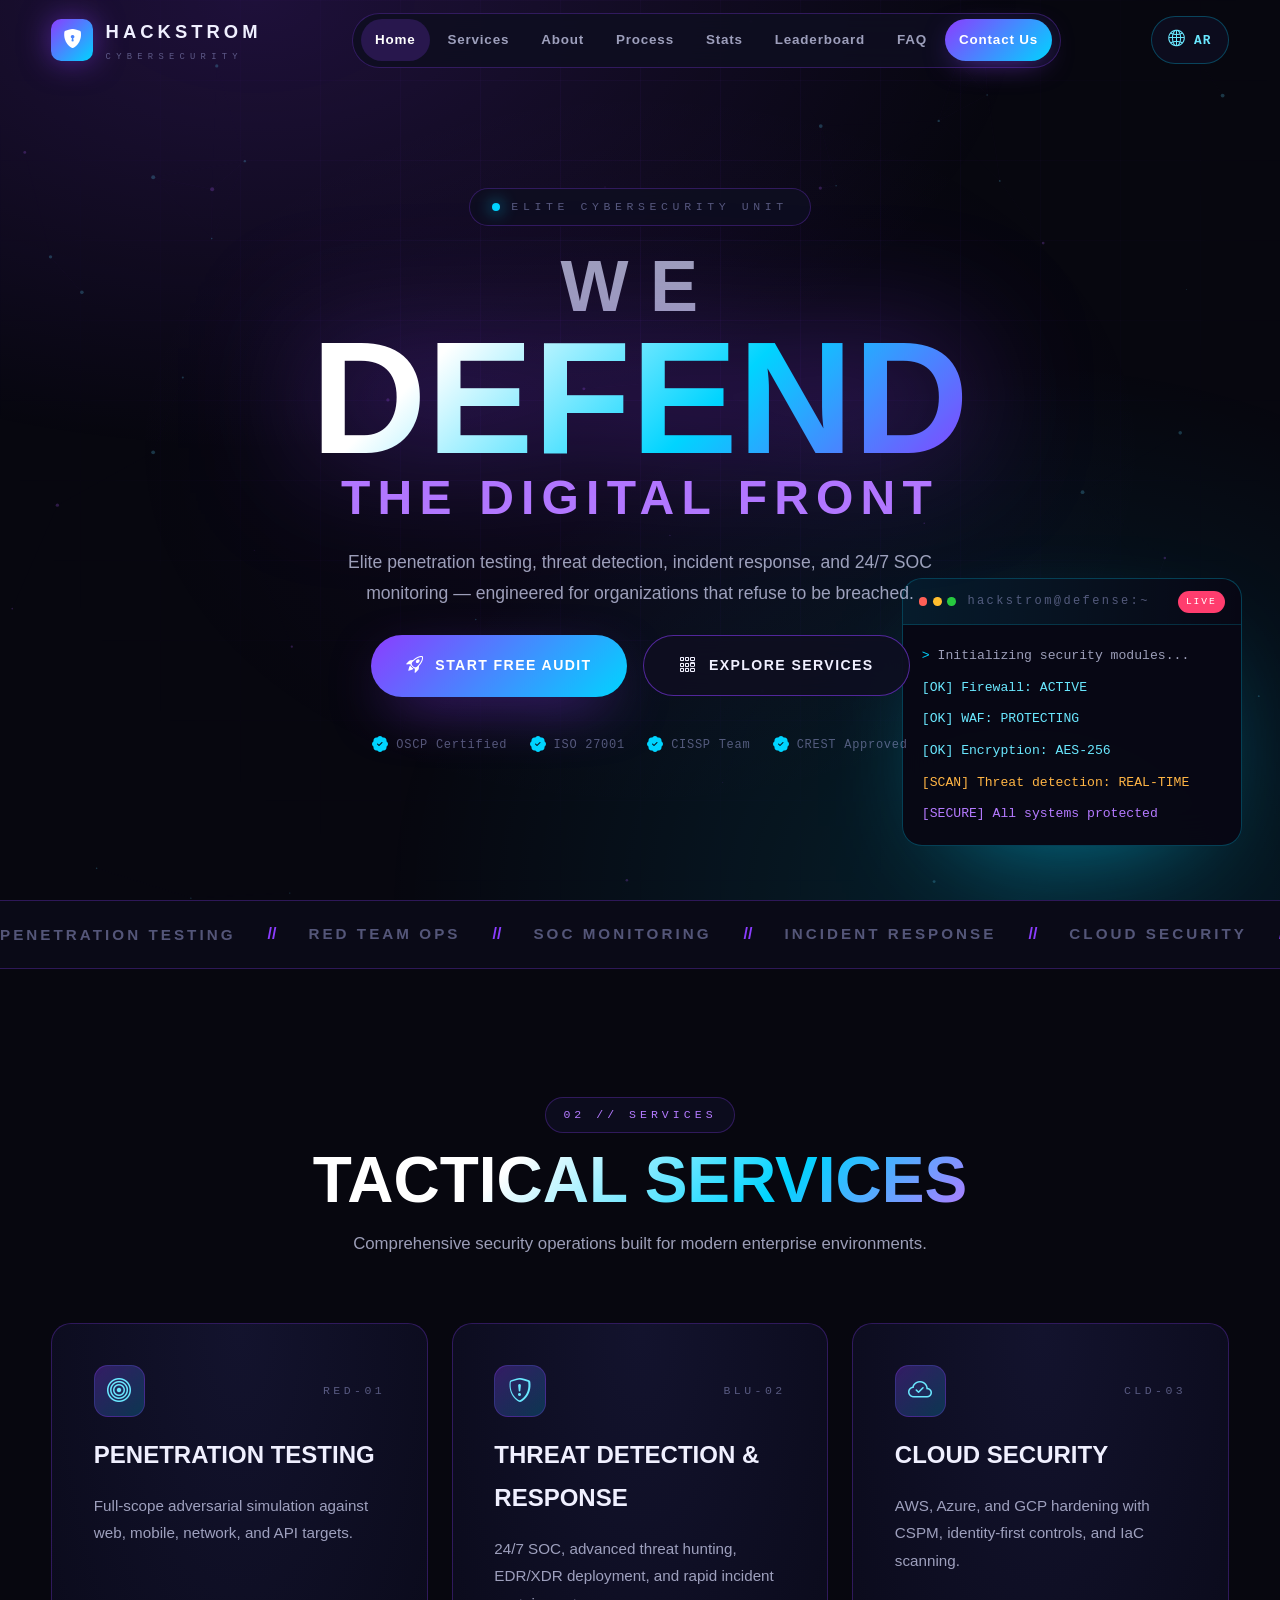
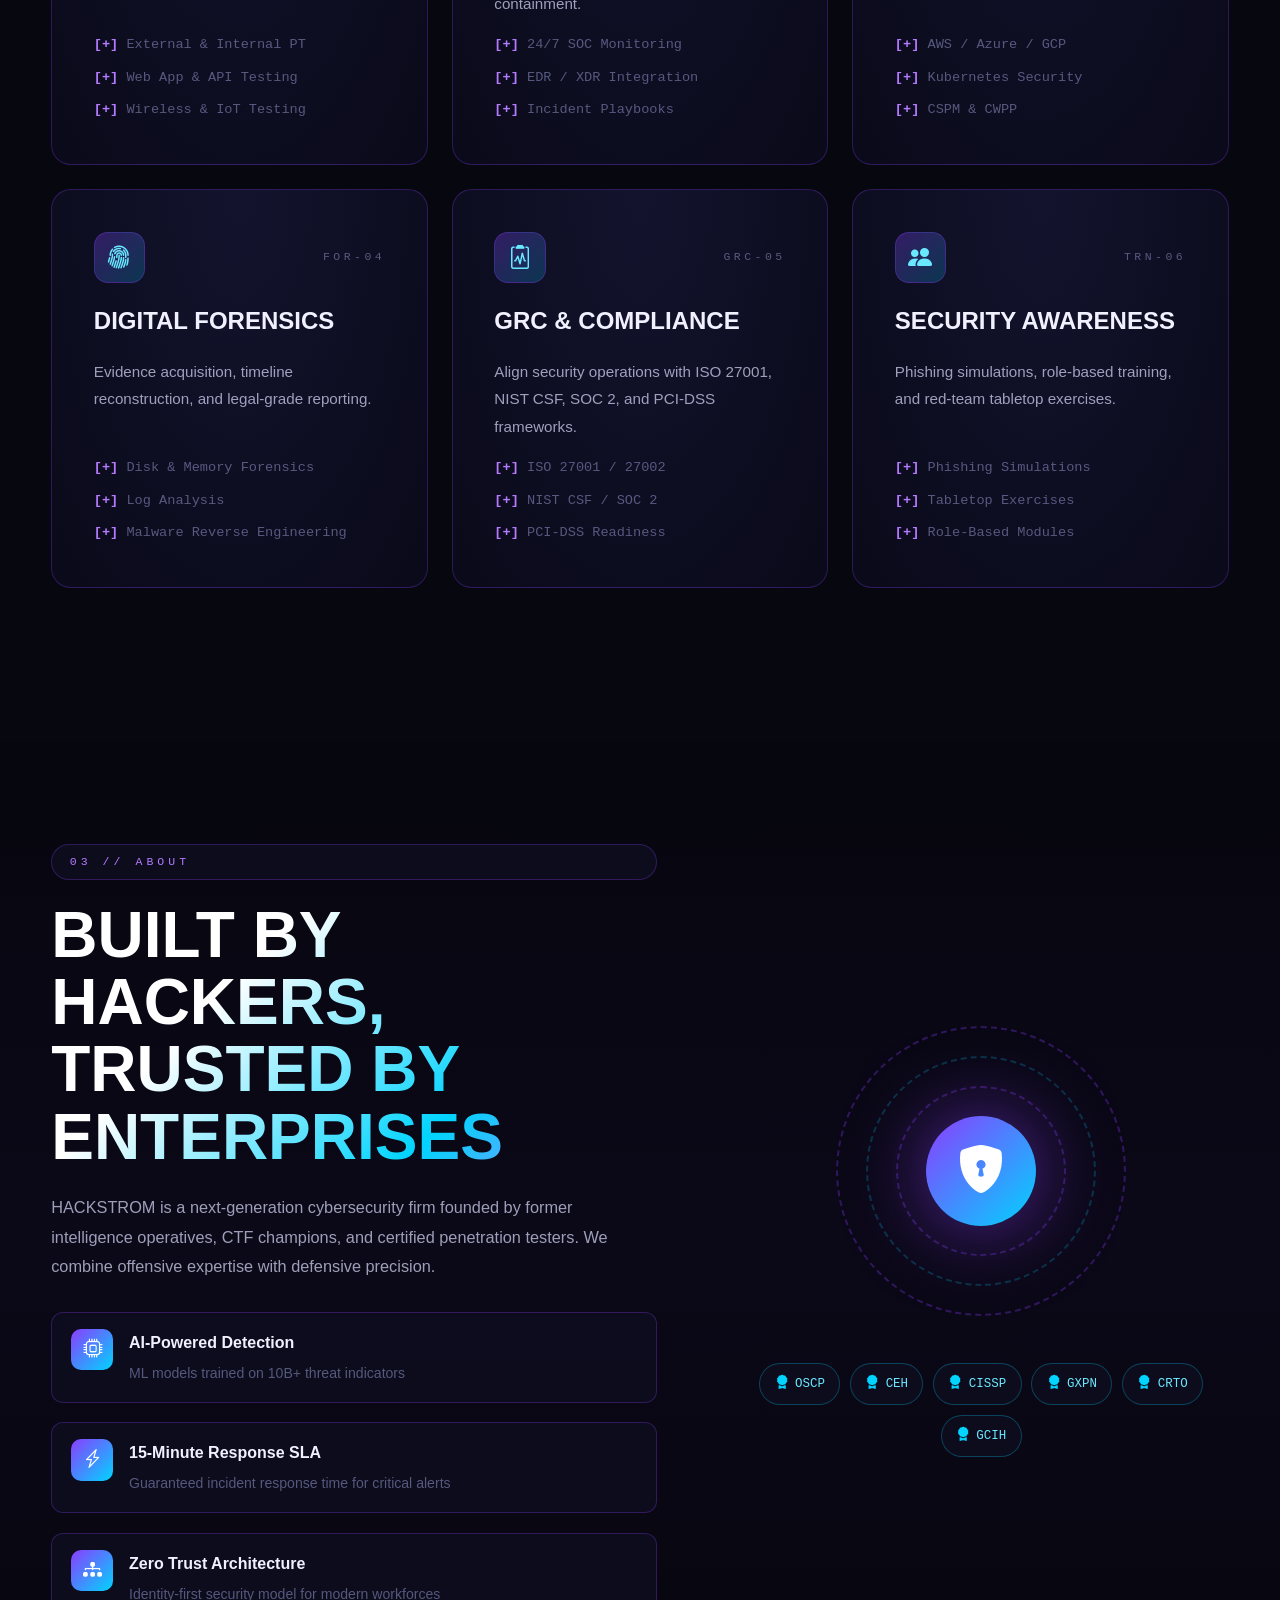
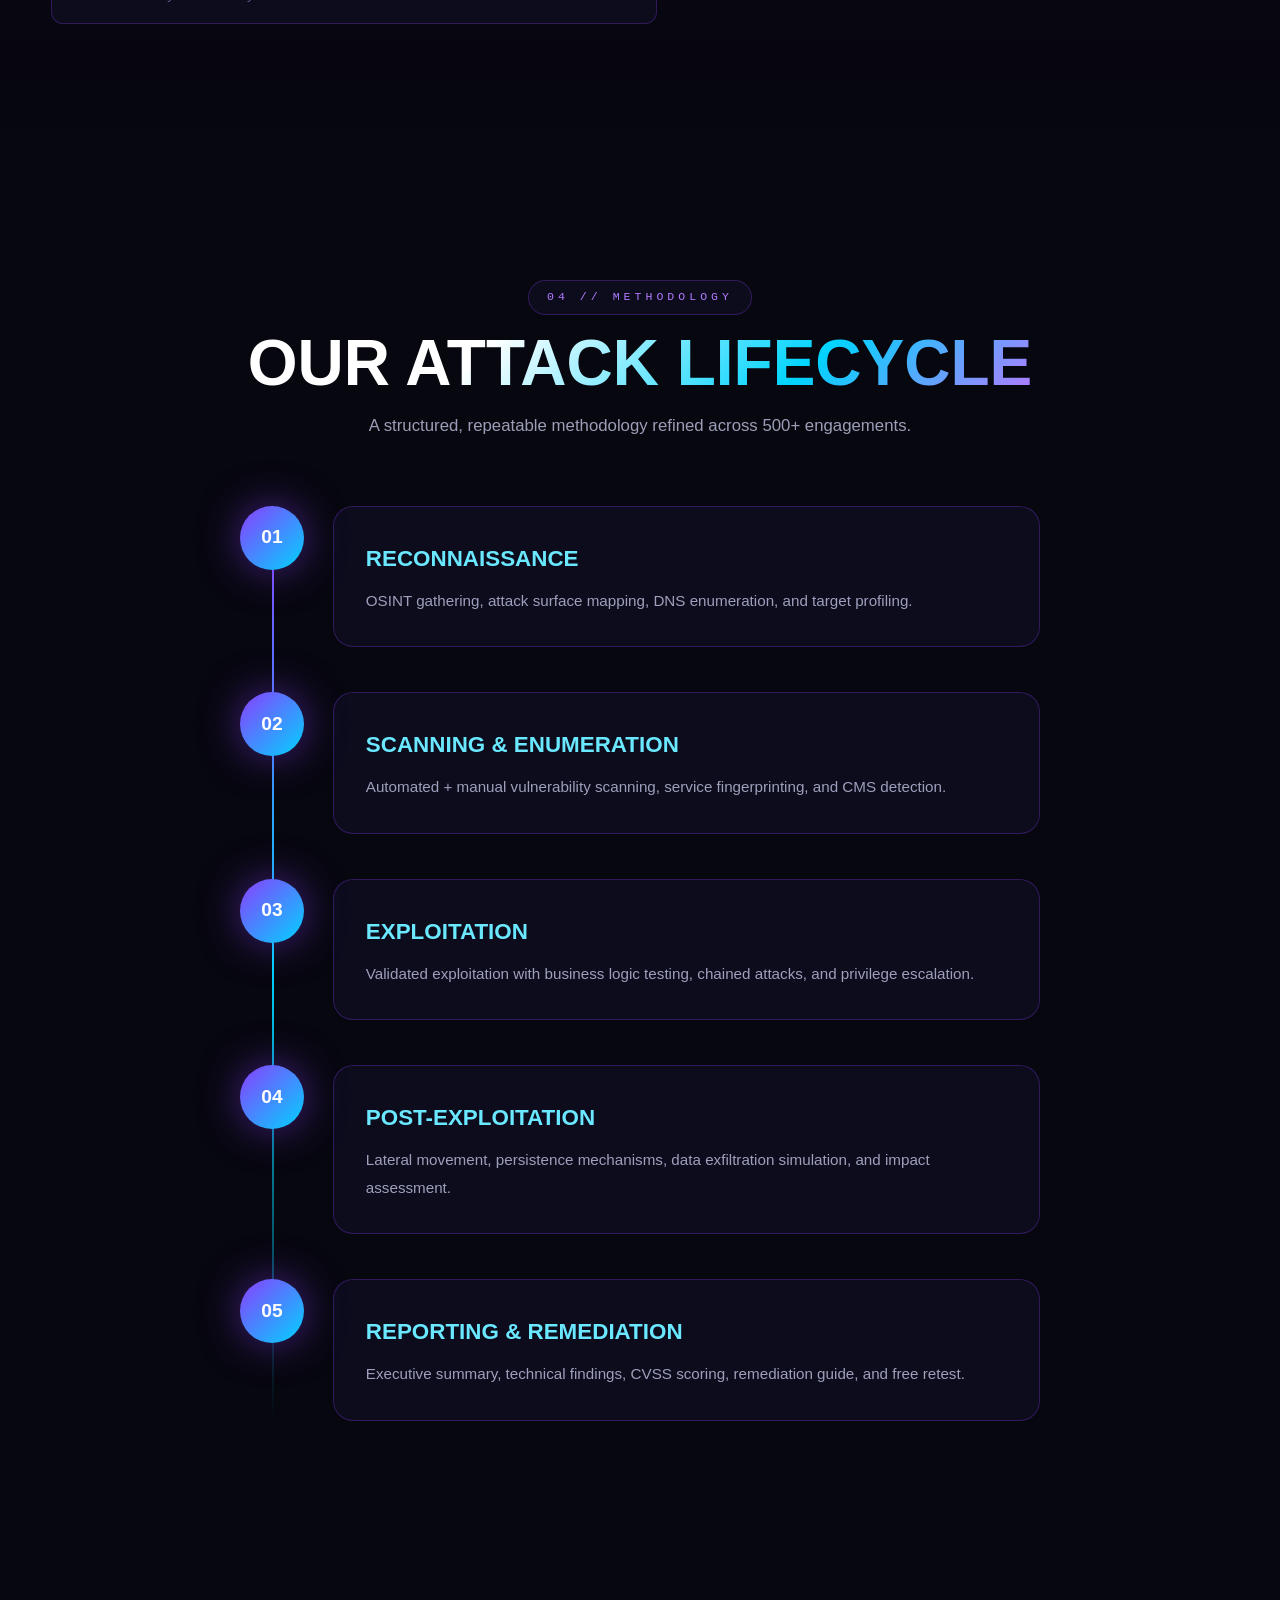
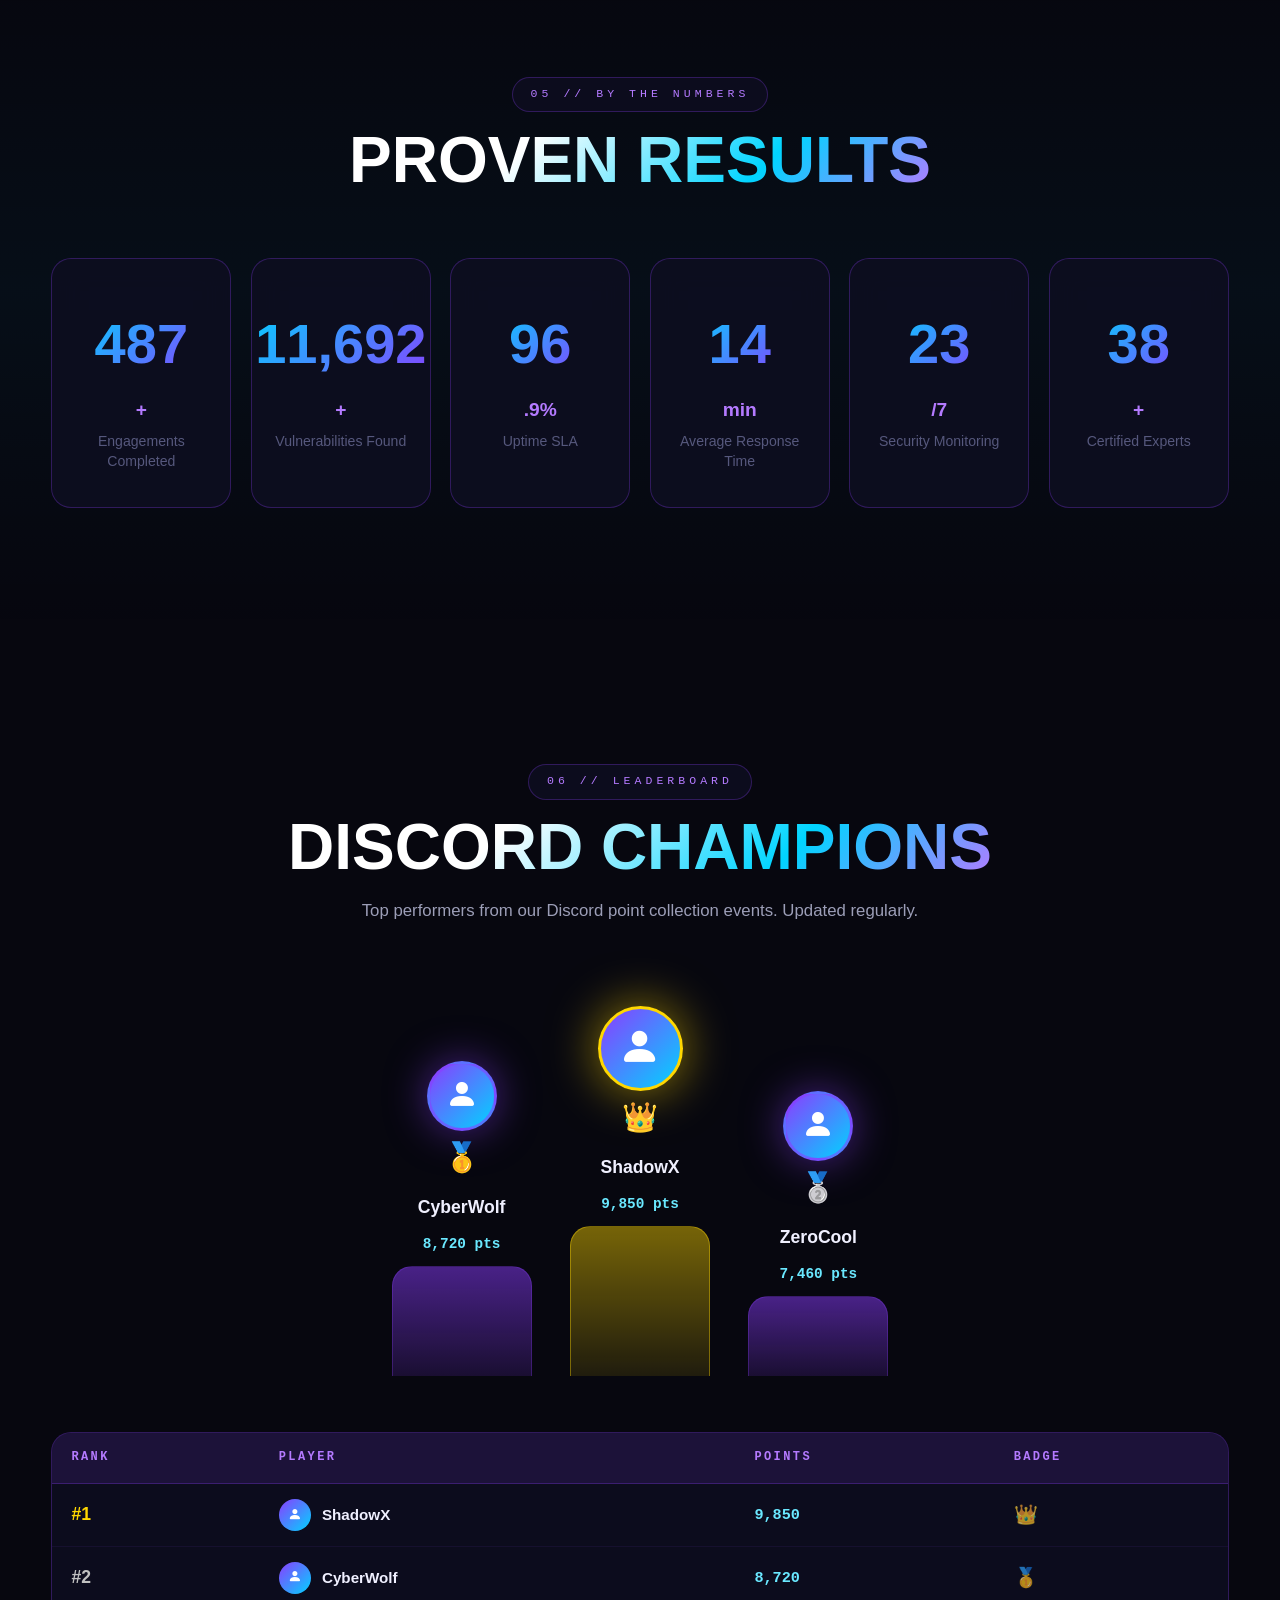
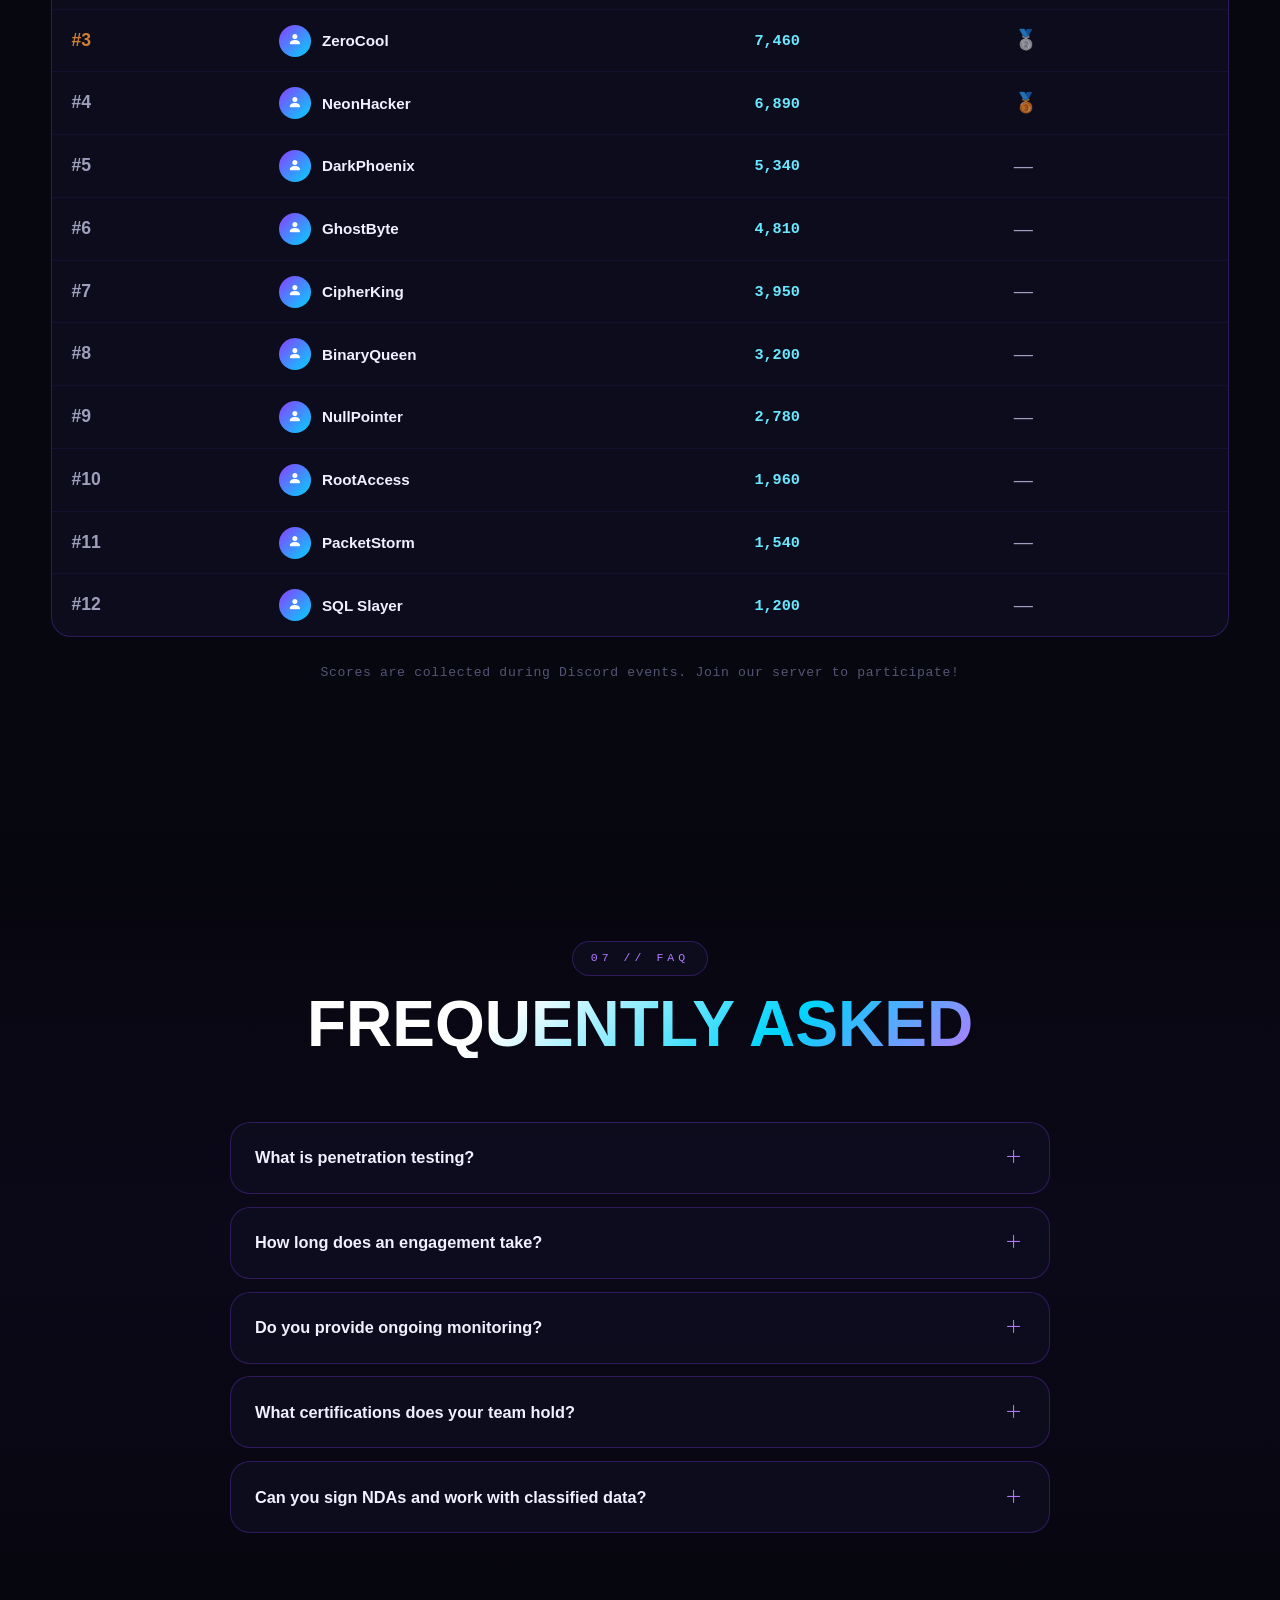
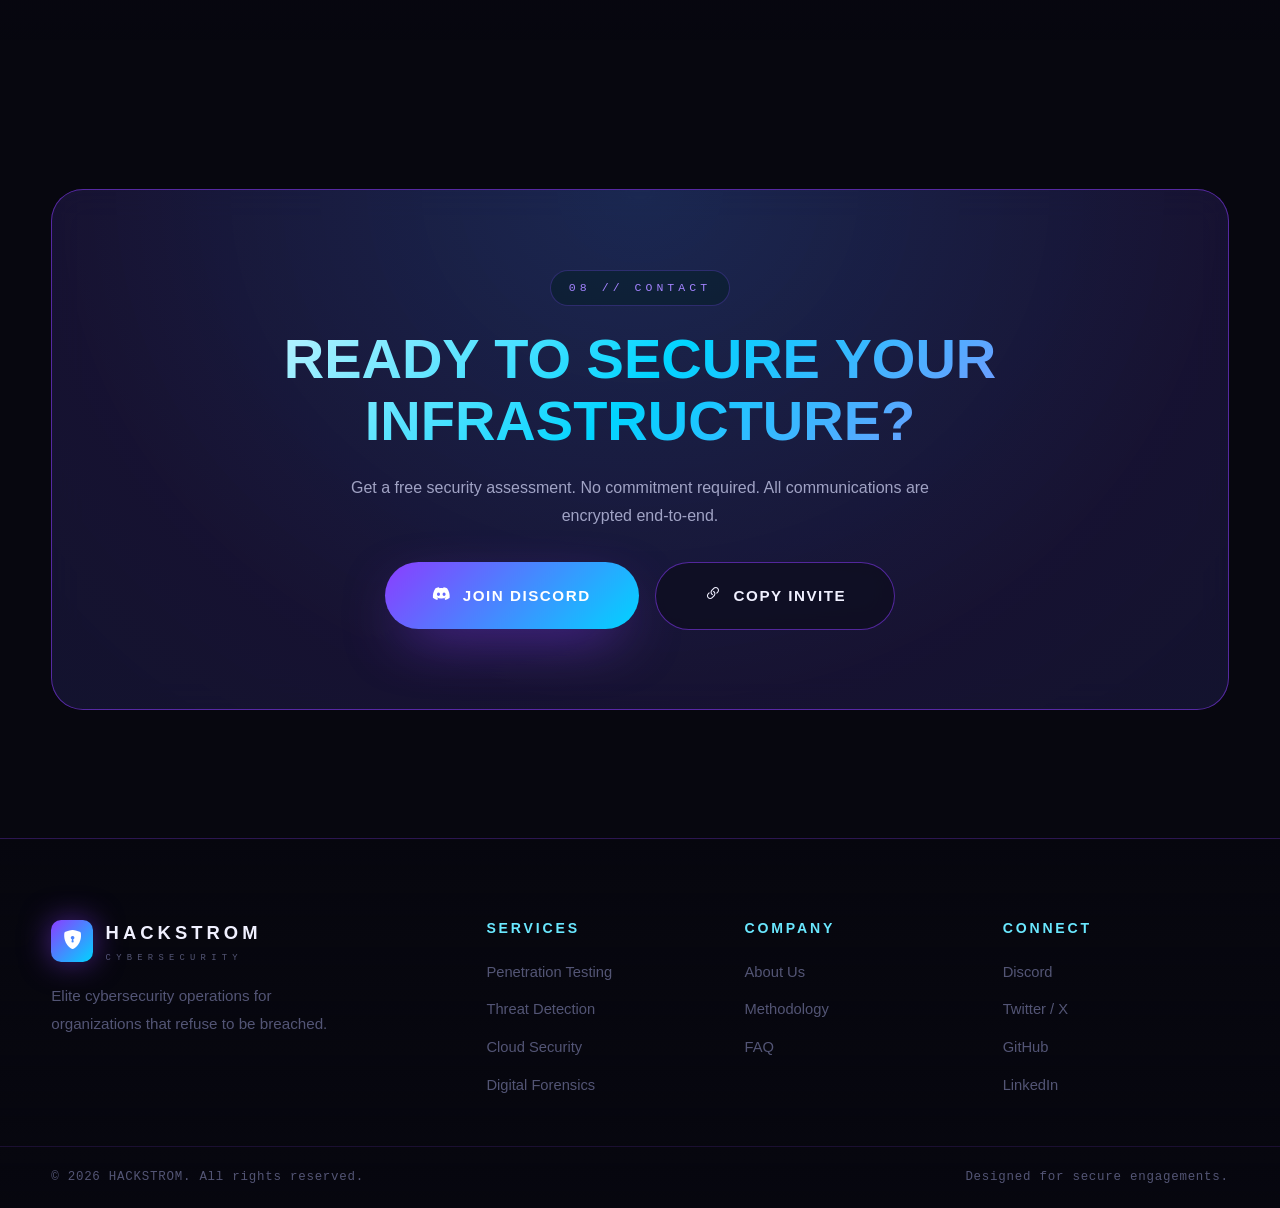
==== index.html @ c98fb593 "🏆 Initial HACKSTROM website" ====
<!DOCTYPE html>
<html lang="en" dir="ltr">
<head>
  <meta charset="UTF-8">
  <meta name="viewport" content="width=device-width, initial-scale=1.0">
  <meta name="theme-color" content="#0a0a1a">
  <title>HACKSTROM | Elite Cybersecurity Solutions</title>
  <meta name="description" content="HACKSTROM - Elite cybersecurity agency delivering advanced threat protection, penetration testing, incident response & 24/7 security monitoring.">
  <meta name="keywords" content="cybersecurity, pentesting, ethical hacking, red team, blue team, SOC, threat detection, incident response, HACKSTROM">
  <meta name="referrer" content="strict-origin-when-cross-origin">
  <meta http-equiv="X-Content-Type-Options" content="nosniff">
  <meta http-equiv="X-Frame-Options" content="DENY">
  <meta http-equiv="Permissions-Policy" content="camera=(), microphone=(), geolocation=(), payment=()">
  <meta http-equiv="Content-Security-Policy" content="default-src 'self'; script-src 'self' 'unsafe-inline' https://cdn.jsdelivr.net; style-src 'self' 'unsafe-inline' https://fonts.googleapis.com https://cdn.jsdelivr.net; font-src https://fonts.gstatic.com https://cdn.jsdelivr.net; img-src 'self' data: https:; connect-src 'self' https://api.github.com https://raw.githubusercontent.com; frame-ancestors 'none'; base-uri 'self'; form-action 'self'">
  <meta http-equiv="Strict-Transport-Security" content="max-age=31536000; includeSubDomains">
  <meta name="format-detection" content="telephone=no">
  <meta name="robots" content="index, follow">

  <!-- Fonts -->
  <link rel="preconnect" href="https://fonts.googleapis.com">
  <link rel="preconnect" href="https://fonts.gstatic.com" crossorigin>
  <link href="https://fonts.googleapis.com/css2?family=Cairo:wght@300;400;500;600;700;800;900&family=Chakra+Petch:wght@300;400;500;600;700&family=Inter:wght@300;400;500;600;700;800;900&family=JetBrains+Mono:wght@300;400;500;600;700&family=Orbitron:wght@400;500;600;700;800;900&display=swap" rel="stylesheet">

  <!-- Icons -->
  <link href="https://cdn.jsdelivr.net/npm/bootstrap-icons@1.11.3/font/bootstrap-icons.min.css" rel="stylesheet" crossorigin="anonymous">

  <link rel="stylesheet" href="./src/css/main.css">

  <script>
    (function(){function k(){var l=document.getElementById('loader');if(l)l.style.cssText='display:none!important;';document.body.classList.remove('is-loading')}setTimeout(k,1200);setTimeout(k,1800);document.addEventListener('DOMContentLoaded',function(){setTimeout(k,300)});window.addEventListener('load',k)})();
  </script>
</head>
<body class="is-loading">

  <!-- ======== LOADER ======== -->
  <div id="loader" class="loader">
    <div class="loader__orb"></div>
    <div class="loader__ring loader__ring--1"></div>
    <div class="loader__ring loader__ring--2"></div>
    <div class="loader__ring loader__ring--3"></div>
    <p class="loader__text" data-en="[ HACKSTROM ] INITIALIZING..." data-ar="[ هاكستروم ] جاري التهيئة...">[ HACKSTROM ] INITIALIZING...</p>
  </div>

  <!-- ======== BACKGROUND ======== -->
  <canvas id="fxCanvas" class="bg__canvas"></canvas>
  <div class="bg__gradient"></div>
  <div class="bg__grid"></div>

  <!-- ======== NAVBAR ======== -->
  <header class="header" id="header">
    <nav class="nav container">
      <a href="#hero" class="logo">
        <div class="logo__icon">
          <i class="bi bi-shield-lock-fill"></i>
        </div>
        <div class="logo__text">
          <span class="logo__name">HACKSTROM</span>
          <span class="logo__tag" data-en="CYBERSECURITY" data-ar="الأمن السيبراني">CYBERSECURITY</span>
        </div>
      </a>

      <div class="nav__menu" id="navMenu">
        <a href="#hero" class="nav__link active" data-en="Home" data-ar="الرئيسية">Home</a>
        <a href="#services" class="nav__link" data-en="Services" data-ar="الخدمات">Services</a>
        <a href="#about" class="nav__link" data-en="About" data-ar="من نحن">About</a>
        <a href="#process" class="nav__link" data-en="Process" data-ar="المنهجية">Process</a>
        <a href="#stats" class="nav__link" data-en="Stats" data-ar="الأرقام">Stats</a>
        <a href="#leaderboard" class="nav__link" data-en="Leaderboard" data-ar="الترتيب">Leaderboard</a>
        <a href="#faq" class="nav__link" data-en="FAQ" data-ar="الأسئلة">FAQ</a>
        <a href="#contact" class="nav__link nav__link--cta" data-en="Contact Us" data-ar="تواصل معنا">Contact Us</a>
      </div>

      <div class="nav__actions">
        <button class="lang-toggle" id="langToggle" aria-label="Switch Language">
          <i class="bi bi-globe2"></i>
          <span id="langLabel">AR</span>
        </button>
        <button class="nav__burger" id="navBurger" aria-label="Menu">
          <span></span><span></span><span></span>
        </button>
      </div>
    </nav>
  </header>

  <!-- ======== HERO ======== -->
  <section class="hero" id="hero">
    <div class="container hero__inner">
      <div class="hero__badge reveal">
        <span class="hero__badge-dot"></span>
        <span data-en="ELITE CYBERSECURITY UNIT" data-ar="وحدة الأمن السيبراني النخبة">ELITE CYBERSECURITY UNIT</span>
      </div>

      <h1 class="hero__title reveal">
        <span class="hero__title-top" data-en="WE" data-ar="نحن">WE</span>
        <span class="hero__title-mid" data-en="DEFEND" data-ar="نحمّي">DEFEND</span>
        <span class="hero__title-bot" data-en="THE DIGITAL FRONT" data-ar="العهد الرقمي">THE DIGITAL FRONT</span>
      </h1>

      <p class="hero__desc reveal" data-en="Elite penetration testing, threat detection, incident response, and 24/7 SOC monitoring — engineered for organizations that refuse to be breached." data-ar="اختبار اختراق نخبة، كشف التهديدات، الاستجابة للحوادث، ومراقبة مركز العمليات الأمنية 24/7 — مصممة للمؤسسات التي ترفض أن تُخترق.">Elite penetration testing, threat detection, incident response, and 24/7 SOC monitoring — engineered for organizations that refuse to be breached.</p>

      <div class="hero__actions reveal">
        <a href="#contact" class="btn btn--primary">
          <i class="bi bi-rocket-takeoff"></i>
          <span data-en="START FREE AUDIT" data-ar="ابدأ تقييماً مجانياً">START FREE AUDIT</span>
        </a>
        <a href="#services" class="btn btn--outline">
          <i class="bi bi-grid-3x3-gap"></i>
          <span data-en="EXPLORE SERVICES" data-ar="استكشف الخدمات">EXPLORE SERVICES</span>
        </a>
      </div>

      <div class="hero__trust reveal">
        <div class="hero__trust-item">
          <i class="bi bi-patch-check-fill"></i>
          <span data-en="OSCP Certified" data-ar="معتمد OSCP">OSCP Certified</span>
        </div>
        <div class="hero__trust-item">
          <i class="bi bi-patch-check-fill"></i>
          <span data-en="ISO 27001" data-ar="آيزو 27001">ISO 27001</span>
        </div>
        <div class="hero__trust-item">
          <i class="bi bi-patch-check-fill"></i>
          <span data-en="CISSP Team" data-ar="فريق CISSP">CISSP Team</span>
        </div>
        <div class="hero__trust-item">
          <i class="bi bi-patch-check-fill"></i>
          <span data-en="CREST Approved" data-ar="معتمد CREST">CREST Approved</span>
        </div>
      </div>
    </div>

    <!-- Floating terminal -->
    <div class="hero__terminal reveal" id="heroTerminal">
      <div class="term__header">
        <div class="term__dots"><span></span><span></span><span></span></div>
        <span class="term__title">hackstrom@defense:~</span>
        <span class="term__badge">LIVE</span>
      </div>
      <div class="term__body" id="termBody">
        <div class="term__line"><span class="term__p">&gt;</span> <span data-en="Initializing security modules..." data-ar="جاري تهيئة الوحدات الأمنية...">Initializing security modules...</span></div>
        <div class="term__line term__line--ok">[OK] <span data-en="Firewall: ACTIVE" data-ar="جدار الحماية: نشط">Firewall: ACTIVE</span></div>
        <div class="term__line term__line--ok">[OK] <span data-en="WAF: PROTECTING" data-ar="واف: يحمي">WAF: PROTECTING</span></div>
        <div class="term__line term__line--ok">[OK] <span data-en="Encryption: AES-256" data-ar="التشفير: AES-256">Encryption: AES-256</span></div>
        <div class="term__line term__line--warn">[SCAN] <span data-en="Threat detection: REAL-TIME" data-ar="كشف التهديدات: فوري">Threat detection: REAL-TIME</span></div>
        <div class="term__line term__line--accent">[SECURE] <span data-en="All systems protected" data-ar="جميع الأنظمة محمية">All systems protected</span></div>
      </div>
    </div>
  </section>

  <!-- ======== MARQUEE ======== -->
  <div class="marquee">
    <div class="marquee__track">
      <span class="marquee__item">PENETRATION TESTING</span><span class="marquee__sep">//</span>
      <span class="marquee__item">RED TEAM OPS</span><span class="marquee__sep">//</span>
      <span class="marquee__item">SOC MONITORING</span><span class="marquee__sep">//</span>
      <span class="marquee__item">INCIDENT RESPONSE</span><span class="marquee__sep">//</span>
      <span class="marquee__item">CLOUD SECURITY</span><span class="marquee__sep">//</span>
      <span class="marquee__item">DIGITAL FORENSICS</span><span class="marquee__sep">//</span>
      <span class="marquee__item">THREAT INTEL</span><span class="marquee__sep">//</span>
      <span class="marquee__item">ZERO TRUST</span><span class="marquee__sep">//</span>
      <span class="marquee__item">PENETRATION TESTING</span><span class="marquee__sep">//</span>
      <span class="marquee__item">RED TEAM OPS</span><span class="marquee__sep">//</span>
      <span class="marquee__item">SOC MONITORING</span><span class="marquee__sep">//</span>
      <span class="marquee__item">INCIDENT RESPONSE</span><span class="marquee__sep">//</span>
      <span class="marquee__item">CLOUD SECURITY</span><span class="marquee__sep">//</span>
      <span class="marquee__item">DIGITAL FORENSICS</span><span class="marquee__sep">//</span>
      <span class="marquee__item">THREAT INTEL</span><span class="marquee__sep">//</span>
      <span class="marquee__item">ZERO TRUST</span><span class="marquee__sep">//</span>
    </div>
  </div>

  <!-- ======== SERVICES ======== -->
  <section class="section" id="services">
    <div class="container">
      <div class="section__head reveal">
        <span class="section__tag" data-en="02 // SERVICES" data-ar="02 // الخدمات">02 // SERVICES</span>
        <h2 class="section__title" data-en="TACTICAL SERVICES" data-ar="خدمات تكتيكية">TACTICAL SERVICES</h2>
        <p class="section__sub" data-en="Comprehensive security operations built for modern enterprise environments." data-ar="عمليات أمنية شاملة مصممة للبيئات المؤسسية الحديثة.">Comprehensive security operations built for modern enterprise environments.</p>
      </div>

      <div class="services__grid">
        <!-- Card 1 -->
        <article class="svc reveal">
          <div class="svc__glow"></div>
          <div class="svc__top">
            <div class="svc__icon"><i class="bi bi-bullseye"></i></div>
            <span class="svc__code">RED-01</span>
          </div>
          <h3 class="svc__title" data-en="Penetration Testing" data-ar="اختبار الاختراق">Penetration Testing</h3>
          <p class="svc__desc" data-en="Full-scope adversarial simulation against web, mobile, network, and API targets." data-ar="محاكاة هجوم شاملة ضد تطبيقات الويب والجوال والشبكات وواجهات API.">Full-scope adversarial simulation against web, mobile, network, and API targets.</p>
          <ul class="svc__list">
            <li data-en="External & Internal PT" data-ar="اختبار خارجي وداخلي">External & Internal PT</li>
            <li data-en="Web App & API Testing" data-ar="اختبار تطبيقات واجهات API">Web App & API Testing</li>
            <li data-en="Wireless & IoT Testing" data-ar="اختبار لاسلكي وإنترنت الأشياء">Wireless & IoT Testing</li>
          </ul>
        </article>

        <!-- Card 2 -->
        <article class="svc reveal">
          <div class="svc__glow"></div>
          <div class="svc__top">
            <div class="svc__icon"><i class="bi bi-shield-exclamation"></i></div>
            <span class="svc__code">BLU-02</span>
          </div>
          <h3 class="svc__title" data-en="Threat Detection & Response" data-ar="كشف التهديدات والاستجابة">Threat Detection & Response</h3>
          <p class="svc__desc" data-en="24/7 SOC, advanced threat hunting, EDR/XDR deployment, and rapid incident containment." data-ar="مركز عمليات أمنية 24/7، صيد التهديدات المتقدم، نشر EDR/XDR، واحتواء سريع للحوادث.">24/7 SOC, advanced threat hunting, EDR/XDR deployment, and rapid incident containment.</p>
          <ul class="svc__list">
            <li data-en="24/7 SOC Monitoring" data-ar="مراقبة مركز العمليات 24/7">24/7 SOC Monitoring</li>
            <li data-en="EDR / XDR Integration" data-ar="تكامل EDR / XDR">EDR / XDR Integration</li>
            <li data-en="Incident Playbooks" data-ar="أدلة الاستجابة للحوادث">Incident Playbooks</li>
          </ul>
        </article>

        <!-- Card 3 -->
        <article class="svc reveal">
          <div class="svc__glow"></div>
          <div class="svc__top">
            <div class="svc__icon"><i class="bi bi-cloud-check"></i></div>
            <span class="svc__code">CLD-03</span>
          </div>
          <h3 class="svc__title" data-en="Cloud Security" data-ar="أمن السحابة">Cloud Security</h3>
          <p class="svc__desc" data-en="AWS, Azure, and GCP hardening with CSPM, identity-first controls, and IaC scanning." data-ar="تأمين AWS و Azure و GCP مع CSPM وضوابط الهوية وفحص البنية التحتية كشيفرة.">AWS, Azure, and GCP hardening with CSPM, identity-first controls, and IaC scanning.</p>
          <ul class="svc__list">
            <li data-en="AWS / Azure / GCP" data-ar="AWS / Azure / GCP">AWS / Azure / GCP</li>
            <li data-en="Kubernetes Security" data-ar="أمن Kubernetes">Kubernetes Security</li>
            <li data-en="CSPM & CWPP" data-ar="CSPM و CWPP">CSPM & CWPP</li>
          </ul>
        </article>

        <!-- Card 4 -->
        <article class="svc reveal">
          <div class="svc__glow"></div>
          <div class="svc__top">
            <div class="svc__icon"><i class="bi bi-fingerprint"></i></div>
            <span class="svc__code">FOR-04</span>
          </div>
          <h3 class="svc__title" data-en="Digital Forensics" data-ar="التحليل الجنائي الرقمي">Digital Forensics</h3>
          <p class="svc__desc" data-en="Evidence acquisition, timeline reconstruction, and legal-grade reporting." data-ar="جمع الأدلة، إعادة بناء الخط الزمني، وتقارير بمستوى قانوني.">Evidence acquisition, timeline reconstruction, and legal-grade reporting.</p>
          <ul class="svc__list">
            <li data-en="Disk & Memory Forensics" data-ar="تحليل الأقراص والذاكرة">Disk & Memory Forensics</li>
            <li data-en="Log Analysis" data-ar="تحليل السجلات">Log Analysis</li>
            <li data-en="Malware Reverse Engineering" data-ar="هندسة البرمجيات الخبيثة عكسياً">Malware Reverse Engineering</li>
          </ul>
        </article>

        <!-- Card 5 -->
        <article class="svc reveal">
          <div class="svc__glow"></div>
          <div class="svc__top">
            <div class="svc__icon"><i class="bi bi-clipboard2-pulse"></i></div>
            <span class="svc__code">GRC-05</span>
          </div>
          <h3 class="svc__title" data-en="GRC & Compliance" data-ar="الحوكمة والامتثال">GRC & Compliance</h3>
          <p class="svc__desc" data-en="Align security operations with ISO 27001, NIST CSF, SOC 2, and PCI-DSS frameworks." data-ar="مواءمة العمليات الأمنية مع أطر ISO 27001 و NIST CSF و SOC 2 و PCI-DSS.">Align security operations with ISO 27001, NIST CSF, SOC 2, and PCI-DSS frameworks.</p>
          <ul class="svc__list">
            <li data-en="ISO 27001 / 27002" data-ar="ISO 27001 / 27002">ISO 27001 / 27002</li>
            <li data-en="NIST CSF / SOC 2" data-ar="NIST CSF / SOC 2">NIST CSF / SOC 2</li>
            <li data-en="PCI-DSS Readiness" data-ar="جاهزية PCI-DSS">PCI-DSS Readiness</li>
          </ul>
        </article>

        <!-- Card 6 -->
        <article class="svc reveal">
          <div class="svc__glow"></div>
          <div class="svc__top">
            <div class="svc__icon"><i class="bi bi-people-fill"></i></div>
            <span class="svc__code">TRN-06</span>
          </div>
          <h3 class="svc__title" data-en="Security Awareness" data-ar="التوعية الأمنية">Security Awareness</h3>
          <p class="svc__desc" data-en="Phishing simulations, role-based training, and red-team tabletop exercises." data-ar="محاكاة التصيّد، تدريب حسب الدور، وتمارين الطاولة مع الفريق الأحمر.">Phishing simulations, role-based training, and red-team tabletop exercises.</p>
          <ul class="svc__list">
            <li data-en="Phishing Simulations" data-ar="محاكاة التصيّد">Phishing Simulations</li>
            <li data-en="Tabletop Exercises" data-ar="تمارين الطاولة">Tabletop Exercises</li>
            <li data-en="Role-Based Modules" data-ar="وحدات حسب الدور">Role-Based Modules</li>
          </ul>
        </article>
      </div>
    </div>
  </section>

  <!-- ======== ABOUT ======== -->
  <section class="section section--alt" id="about">
    <div class="container about__grid">
      <div class="about__left reveal">
        <span class="section__tag" data-en="03 // ABOUT" data-ar="03 // من نحن">03 // ABOUT</span>
        <h2 class="section__title" data-en="BUILT BY HACKERS, TRUSTED BY ENTERPRISES" data-ar="بُني بواسطة المخترقين، وموثوق من المؤسسات">BUILT BY HACKERS, TRUSTED BY ENTERPRISES</h2>
        <p class="about__text" data-en="HACKSTROM is a next-generation cybersecurity firm founded by former intelligence operatives, CTF champions, and certified penetration testers. We combine offensive expertise with defensive precision." data-ar="هاكستروم شركة أمن سيبراني من الجيل التالي تأسست من قبل سابقين في جهاز الاستخبارات وبطلين في مسابقات CTA واختباري اختراق معتمدين. نجمع بين الخبرة الهجومية والدقة الدفاعية.">HACKSTROM is a next-generation cybersecurity firm founded by former intelligence operatives, CTF champions, and certified penetration testers. We combine offensive expertise with defensive precision.</p>

        <div class="about__features">
          <div class="about__feat">
            <div class="about__feat-icon"><i class="bi bi-cpu"></i></div>
            <div>
              <h4 data-en="AI-Powered Detection" data-ar="كشف مدعوم بالذكاء الاصطناعي">AI-Powered Detection</h4>
              <p data-en="ML models trained on 10B+ threat indicators" data-ar="نماذج تعلم آلي مدرّبة على أكثر من 10 مليار مؤشر تهديد">ML models trained on 10B+ threat indicators</p>
            </div>
          </div>
          <div class="about__feat">
            <div class="about__feat-icon"><i class="bi bi-lightning-charge"></i></div>
            <div>
              <h4 data-en="15-Minute Response SLA" data-ar="استجابة خلال 15 دقيقة">15-Minute Response SLA</h4>
              <p data-en="Guaranteed incident response time for critical alerts" data-ar="زمن استجابة مضمون للتنبيهات الحرجة">Guaranteed incident response time for critical alerts</p>
            </div>
          </div>
          <div class="about__feat">
            <div class="about__feat-icon"><i class="bi bi-diagram-3-fill"></i></div>
            <div>
              <h4 data-en="Zero Trust Architecture" data-ar="معمارية الثقة الصفرية">Zero Trust Architecture</h4>
              <p data-en="Identity-first security model for modern workforces" data-ar="نموذج أمني قائم على الهوية للقوى العاملة الحديثة">Identity-first security model for modern workforces</p>
            </div>
          </div>
        </div>
      </div>

      <div class="about__right reveal">
        <div class="about__visual">
          <div class="shield-pulse">
            <i class="bi bi-shield-lock-fill"></i>
          </div>
          <div class="about__ring about__ring--1"></div>
          <div class="about__ring about__ring--2"></div>
          <div class="about__ring about__ring--3"></div>
        </div>
        <div class="about__badges">
          <div class="about__badge"><i class="bi bi-award-fill"></i><span data-en="OSCP" data-ar="OSCP">OSCP</span></div>
          <div class="about__badge"><i class="bi bi-award-fill"></i><span data-en="CEH" data-ar="CEH">CEH</span></div>
          <div class="about__badge"><i class="bi bi-award-fill"></i><span data-en="CISSP" data-ar="CISSP">CISSP</span></div>
          <div class="about__badge"><i class="bi bi-award-fill"></i><span data-en="GXPN" data-ar="GXPN">GXPN</span></div>
          <div class="about__badge"><i class="bi bi-award-fill"></i><span data-en="CRTO" data-ar="CRTO">CRTO</span></div>
          <div class="about__badge"><i class="bi bi-award-fill"></i><span data-en="GCIH" data-ar="GCIH">GCIH</span></div>
        </div>
      </div>
    </div>
  </section>

  <!-- ======== PROCESS ======== -->
  <section class="section" id="process">
    <div class="container">
      <div class="section__head reveal">
        <span class="section__tag" data-en="04 // METHODOLOGY" data-ar="04 // المنهجية">04 // METHODOLOGY</span>
        <h2 class="section__title" data-en="OUR ATTACK LIFECYCLE" data-ar="دورة حياتنا الهجومية">OUR ATTACK LIFECYCLE</h2>
        <p class="section__sub" data-en="A structured, repeatable methodology refined across 500+ engagements." data-ar="منهجية منظمة وقابلة للتكرار مُحسّنة عبر أكثر من 500 عملية.">A structured, repeatable methodology refined across 500+ engagements.</p>
      </div>

      <div class="process__track reveal">
        <div class="process__line"></div>

        <div class="process__step">
          <div class="process__num">01</div>
          <div class="process__card">
            <h3 data-en="Reconnaissance" data-ar="الاستطلاع">Reconnaissance</h3>
            <p data-en="OSINT gathering, attack surface mapping, DNS enumeration, and target profiling." data-ar="جمع المعلومات المفتوحة، رسم سطح الهجمات، تعداد DNS، وتحديد الملف التعريفي للأهداف.">OSINT gathering, attack surface mapping, DNS enumeration, and target profiling.</p>
          </div>
        </div>

        <div class="process__step">
          <div class="process__num">02</div>
          <div class="process__card">
            <h3 data-en="Scanning & Enumeration" data-ar="الفحص والتعداد">Scanning & Enumeration</h3>
            <p data-en="Automated + manual vulnerability scanning, service fingerprinting, and CMS detection." data-ar="فحص ثغرات آلي ويدوي، بصمة الخدمات، واكتشاف أنظمة إدارة المحتوى.">Automated + manual vulnerability scanning, service fingerprinting, and CMS detection.</p>
          </div>
        </div>

        <div class="process__step">
          <div class="process__num">03</div>
          <div class="process__card">
            <h3 data-en="Exploitation" data-ar="الاستغلال">Exploitation</h3>
            <p data-en="Validated exploitation with business logic testing, chained attacks, and privilege escalation." data-ar="استغلال مُتحقق منه مع اختبار المنطق التجاري والهجمات المتسلسلة وتصعيد الصلاحيات.">Validated exploitation with business logic testing, chained attacks, and privilege escalation.</p>
          </div>
        </div>

        <div class="process__step">
          <div class="process__num">04</div>
          <div class="process__card">
            <h3 data-en="Post-Exploitation" data-ar="ما بعد الاستغلال">Post-Exploitation</h3>
            <p data-en="Lateral movement, persistence mechanisms, data exfiltration simulation, and impact assessment." data-ar="الحركة الجانبية، آليات الاستمرارية، محاكاة تسريب البيانات، وتقييم الأثر.">Lateral movement, persistence mechanisms, data exfiltration simulation, and impact assessment.</p>
          </div>
        </div>

        <div class="process__step">
          <div class="process__num">05</div>
          <div class="process__card">
            <h3 data-en="Reporting & Remediation" data-ar="التقارير والإصلاح">Reporting & Remediation</h3>
            <p data-en="Executive summary, technical findings, CVSS scoring, remediation guide, and free retest." data-ar="ملخص تنفيذي، نتائج تقنية، تقييم CVSS، دليل الإصلاح، وإعادة اختبار مجانية.">Executive summary, technical findings, CVSS scoring, remediation guide, and free retest.</p>
          </div>
        </div>
      </div>
    </div>
  </section>

  <!-- ======== STATS ======== -->
  <section class="section section--stats" id="stats">
    <div class="container">
      <div class="section__head reveal">
        <span class="section__tag" data-en="05 // BY THE NUMBERS" data-ar="05 // بالأرقام">05 // BY THE NUMBERS</span>
        <h2 class="section__title" data-en="PROVEN RESULTS" data-ar="نتائج مثبتة">PROVEN RESULTS</h2>
      </div>
      <div class="stats__grid reveal">
        <div class="stat">
          <span class="stat__num" data-count="500">0</span><span class="stat__suffix">+</span>
          <span class="stat__label" data-en="Engagements Completed" data-ar="عمليات منجزة">Engagements Completed</span>
        </div>
        <div class="stat">
          <span class="stat__num" data-count="12000">0</span><span class="stat__suffix">+</span>
          <span class="stat__label" data-en="Vulnerabilities Found" data-ar="ثغرة مكتشفة">Vulnerabilities Found</span>
        </div>
        <div class="stat">
          <span class="stat__num" data-count="99">0</span><span class="stat__suffix">.9%</span>
          <span class="stat__label" data-en="Uptime SLA" data-ar="جاهزية التشغيل">Uptime SLA</span>
        </div>
        <div class="stat">
          <span class="stat__num" data-count="15">0</span><span class="stat__suffix"> min</span>
          <span class="stat__label" data-en="Average Response Time" data-ar="متوسط زمن الاستجابة">Average Response Time</span>
        </div>
        <div class="stat">
          <span class="stat__num" data-count="24">0</span><span class="stat__suffix">/7</span>
          <span class="stat__label" data-en="Security Monitoring" data-ar="مراقبة أمنية">Security Monitoring</span>
        </div>
        <div class="stat">
          <span class="stat__num" data-count="40">0</span><span class="stat__suffix">+</span>
          <span class="stat__label" data-en="Certified Experts" data-ar="خبير معتمد">Certified Experts</span>
        </div>
      </div>
    </div>
  </section>

  <!-- ======== LEADERBOARD ======== -->
  <section class="section" id="leaderboard">
    <div class="container">
      <div class="section__head reveal">
        <span class="section__tag" data-en="06 // LEADERBOARD" data-ar="06 // لوحة الترتيب">06 // LEADERBOARD</span>
        <h2 class="section__title" data-en="DISCORD CHAMPIONS" data-ar="أبطال الديسكورد">DISCORD CHAMPIONS</h2>
        <p class="section__sub" data-en="Top performers from our Discord point collection events. Updated regularly." data-ar="أفضل المشاركين من فعاليات جمع النقاط في الديسكورد. يُحدَّث بشكل دوري.">Top performers from our Discord point collection events. Updated regularly.</p>
      </div>

      <!-- Top 3 podium -->
      <div class="lb__podium reveal" id="lbPodium">
        <div class="lb__podium-card lb__podium-card--2" data-rank="2">
          <div class="lb__podium-avatar"><i class="bi bi-person-fill"></i></div>
          <span class="lb__podium-badge">🥈</span>
          <span class="lb__podium-name">—</span>
          <span class="lb__podium-points">—</span>
          <div class="lb__podium-bar lb__podium-bar--2"></div>
        </div>
        <div class="lb__podium-card lb__podium-card--1" data-rank="1">
          <div class="lb__podium-avatar lb__podium-avatar--gold"><i class="bi bi-person-fill"></i></div>
          <span class="lb__podium-badge">👑</span>
          <span class="lb__podium-name">—</span>
          <span class="lb__podium-points">—</span>
          <div class="lb__podium-bar lb__podium-bar--1"></div>
        </div>
        <div class="lb__podium-card lb__podium-card--3" data-rank="3">
          <div class="lb__podium-avatar"><i class="bi bi-person-fill"></i></div>
          <span class="lb__podium-badge">🥉</span>
          <span class="lb__podium-name">—</span>
          <span class="lb__podium-points">—</span>
          <div class="lb__podium-bar lb__podium-bar--3"></div>
        </div>
      </div>

      <!-- Full ranking table -->
      <div class="lb__table-wrap reveal">
        <table class="lb__table" id="lbTable">
          <thead>
            <tr>
              <th data-en="Rank" data-ar="الترتيب">Rank</th>
              <th data-en="Player" data-ar="اللاعب">Player</th>
              <th data-en="Points" data-ar="النقاط">Points</th>
              <th data-en="Badge" data-ar="الشارة">Badge</th>
            </tr>
          </thead>
          <tbody id="lbBody">
            <tr><td colspan="4" class="lb__loading" data-en="Loading..." data-ar="جاري التحميل...">Loading...</td></tr>
          </tbody>
        </table>
      </div>

      <p class="lb__note reveal" data-en="Scores are collected during Discord events. Join our server to participate!" data-ar="تُجمع النقاط أثناء فعاليات الديسكورد. انضم لسيرفرنا للمشاركة!">Scores are collected during Discord events. Join our server to participate!</p>
    </div>
  </section>

  <!-- ======== FAQ ======== -->
  <section class="section section--alt" id="faq">
    <div class="container">
      <div class="section__head reveal">
        <span class="section__tag" data-en="07 // FAQ" data-ar="07 // الأسئلة">07 // FAQ</span>
        <h2 class="section__title" data-en="FREQUENTLY ASKED" data-ar="الأسئلة الشائعة">FREQUENTLY ASKED</h2>
      </div>

      <div class="faq__list reveal">
        <div class="faq__item">
          <button class="faq__q">
            <span data-en="What is penetration testing?" data-ar="ما هو اختبار الاختراق؟">What is penetration testing?</span>
            <i class="bi bi-plus-lg"></i>
          </button>
          <div class="faq__a">
            <p data-en="Penetration testing is a simulated cyberattack against your systems to identify vulnerabilities before real attackers do. Our certified testers mimic real-world threat actors using the same tools and techniques." data-ar="اختبار الاختراق هو محاكاة هجوم سيبراني على أنظمتك لاكتشاف الثغرات قبل أن يفعلها المهاجمون الحقيقيون. اختبارونا المعتمدون يحاكون المهاجمين الحقيقيين باستخدام نفس الأدوات والتقنيات.">Penetration testing is a simulated cyberattack against your systems to identify vulnerabilities before real attackers do.</p>
          </div>
        </div>

        <div class="faq__item">
          <button class="faq__q">
            <span data-en="How long does an engagement take?" data-ar="كم تستغرق العملية؟">How long does an engagement take?</span>
            <i class="bi bi-plus-lg"></i>
          </button>
          <div class="faq__a">
            <p data-en="A typical web application pentest takes 7–14 days. Full network assessments and red team operations can take 3–6 weeks depending on scope." data-ar="اختبار تطبيقات الويب يستغرق عادة 7-14 يوماً. تقييمات الشبكة الكاملة وعمليات الفريق الأحمر قد تستغرق 3-6 أسابيع حسب النطاق.">A typical web application pentest takes 7–14 days.</p>
          </div>
        </div>

        <div class="faq__item">
          <button class="faq__q">
            <span data-en="Do you provide ongoing monitoring?" data-ar="هل تقدمون مراقبة مستمرة؟">Do you provide ongoing monitoring?</span>
            <i class="bi bi-plus-lg"></i>
          </button>
          <div class="faq__a">
            <p data-en="Yes. Our Enterprise plan includes 24/7 SOC monitoring with real-time threat detection, automated playbooks, and a guaranteed 15-minute response SLA for critical incidents." data-ar="نعم. خطة المؤسسات تشمل مراقبة مركز العمليات الأمنية 24/7 مع كشف فوري للتهديدات وأدلة آلية وزمن استجابة مضمون 15 دقيقة للحوادث الحرجة.">Yes. Our Enterprise plan includes 24/7 SOC monitoring.</p>
          </div>
        </div>

        <div class="faq__item">
          <button class="faq__q">
            <span data-en="What certifications does your team hold?" data-ar="ما هي شهادات فريقكم؟">What certifications does your team hold?</span>
            <i class="bi bi-plus-lg"></i>
          </button>
          <div class="faq__a">
            <p data-en="Our team holds OSCP, OSEP, OSWE, CISSP, CISA, CRTO, GXPN, GCIH, CEH, and dozens more. We require continuous education and annual recertification." data-ar="فريقنا يحمل شهادات OSCP و OSEP و OSWE و CISSP و CISA و CRTO و GXPN و GCIH و CEH والعديد غيرها. نشترط التعليم المستمر والتجديد السنوي للشهادات.">Our team holds OSCP, OSEP, OSWE, CISSP, CISA, CRTO, GXPN, GCIH, CEH, and dozens more.</p>
          </div>
        </div>

        <div class="faq__item">
          <button class="faq__q">
            <span data-en="Can you sign NDAs and work with classified data?" data-ar="هل يمكنكم توقيع اتفاقيات عدم الإفصاح والتعامل مع بيانات سرية؟">Can you sign NDAs and work with classified data?</span>
            <i class="bi bi-plus-lg"></i>
          </button>
          <div class="faq__a">
            <p data-en="Absolutely. We routinely work with defense, finance, and healthcare clients under strict NDAs. All team members hold security clearances and undergo annual background checks." data-ar="بالتأكيد. نعمل rutinely مع عملاء في الدفاع والصحة والقطاع المالي تحت اتفاقيات عدم إفصار صارمة. جميع أعضاء الفريق يحملون تراخيص أمنية ويخضعون لفحص خلفية سنوي.">Absolutely. We routinely work with defense, finance, and healthcare clients under strict NDAs.</p>
          </div>
        </div>
      </div>
    </div>
  </section>

  <!-- ======== CONTACT / CTA ======== -->
  <section class="section" id="contact">
    <div class="container">
      <div class="cta reveal">
        <div class="cta__glow"></div>
        <span class="section__tag" data-en="08 // CONTACT" data-ar="08 // تواصل">08 // CONTACT</span>
        <h2 class="cta__title" data-en="READY TO SECURE YOUR INFRASTRUCTURE?" data-ar="مستعد لتأمين بنتك التحتية؟">READY TO SECURE YOUR INFRASTRUCTURE?</h2>
        <p class="cta__desc" data-en="Get a free security assessment. No commitment required. All communications are encrypted end-to-end." data-ar="احصل على تقييم أمني مجاني. بدون أي التزام. جميع الاتصالات مشفرة من طرف إلى طرف.">Get a free security assessment. No commitment required.</p>
        <div class="cta__actions">
          <a href="https://discord.gg/uVeYXjmgFm" target="_blank" rel="noopener" class="btn btn--primary btn--lg">
            <i class="bi bi-discord"></i>
            <span data-en="JOIN DISCORD" data-ar="انضم لديسكورد">JOIN DISCORD</span>
          </a>
          <button class="btn btn--outline btn--lg" id="copyDiscord">
            <i class="bi bi-link-45deg"></i>
            <span data-en="COPY INVITE" data-ar="نسخ الرابط">COPY INVITE</span>
            <span class="copy-toast" id="copyToast" data-en="Copied!" data-ar="تم النسخ!">Copied!</span>
          </button>
        </div>
      </div>
    </div>
  </section>

  <!-- ======== FOOTER ======== -->
  <footer class="footer">
    <div class="container footer__inner">
      <div class="footer__brand">
        <div class="logo">
          <div class="logo__icon"><i class="bi bi-shield-lock-fill"></i></div>
          <div class="logo__text">
            <span class="logo__name">HACKSTROM</span>
            <span class="logo__tag" data-en="CYBERSECURITY" data-ar="الأمن السيبراني">CYBERSECURITY</span>
          </div>
        </div>
        <p class="footer__desc" data-en="Elite cybersecurity operations for organizations that refuse to be breached." data-ar="عمليات أمن سيبراني نخبة للمؤسسات التي ترفض أن تُخترق.">Elite cybersecurity operations for organizations that refuse to be breached.</p>
      </div>

      <div class="footer__links">
        <div class="footer__col">
          <h4 data-en="Services" data-ar="الخدمات">Services</h4>
          <a href="#services" data-en="Penetration Testing" data-ar="اختبار الاختراق">Penetration Testing</a>
          <a href="#services" data-en="Threat Detection" data-ar="كشف التهديدات">Threat Detection</a>
          <a href="#services" data-en="Cloud Security" data-ar="أمن السحابة">Cloud Security</a>
          <a href="#services" data-en="Digital Forensics" data-ar="التحليل الجنائي">Digital Forensics</a>
        </div>
        <div class="footer__col">
          <h4 data-en="Company" data-ar="الشركة">Company</h4>
          <a href="#about" data-en="About Us" data-ar="من نحن">About Us</a>
          <a href="#process" data-en="Methodology" data-ar="المنهجية">Methodology</a>
          <a href="#faq" data-en="FAQ" data-ar="الأسئلة">FAQ</a>
        </div>
        <div class="footer__col">
          <h4 data-en="Connect" data-ar="تواصل">Connect</h4>
          <a href="https://discord.gg/uVeYXjmgFm" target="_blank" rel="noopener">Discord</a>
          <a href="#" data-en="Twitter / X" data-ar="تويتر / X">Twitter / X</a>
          <a href="#" data-en="GitHub" data-ar="GitHub">GitHub</a>
          <a href="#" data-en="LinkedIn" data-ar="LinkedIn">LinkedIn</a>
        </div>
      </div>
    </div>

    <div class="footer__bar">
      <div class="container footer__bar-inner">
        <span>© <span id="year">2026</span> HACKSTROM. <span data-en="All rights reserved." data-ar="جميع الحقوق محفوظة.">All rights reserved.</span></span>
        <span data-en="Designed for secure engagements." data-ar="مصمم لعمليات آمنة.">Designed for secure engagements.</span>
      </div>
    </div>
  </footer>

  <!-- Back to top -->
  <button class="btt" id="backToTop" aria-label="Back to top">
    <i class="bi bi-arrow-up"></i>
  </button>

  <!-- Scripts -->
  <script src="./src/js/main.js"></script>
</body>
</html>
---- src/css/main.css ----
/* ============================================================
   HACKSTROM — Cyberpunk Purple / Cyan Theme
   ============================================================ */

:root {
  /* Core palette — NO green */
  --bg:         #07070f;
  --bg2:        #0b0b1a;
  --bg3:        #101025;
  --surface:    rgba(14,14,32,.88);
  --surface2:   rgba(20,20,48,.95);
  --purple:     #8b3dff;
  --purple2:    #b47aff;
  --cyan:       #00d4ff;
  --cyan2:      #6ae8ff;
  --red:        #ff3d6e;
  --text:       #f0f0ff;
  --text2:      rgba(220,222,255,.7);
  --text3:      rgba(160,164,220,.5);
  --border:     rgba(139,61,255,.28);
  --border2:    rgba(139,61,255,.55);
  --borderC:    rgba(0,212,255,.28);
  --glowP:      0 0 60px rgba(139,61,255,.45);
  --glowC:      0 0 60px rgba(0,212,255,.45);
  --r1: 12px;
  --r2: 20px;
  --r3: 32px;
  --box: min(1280px, 92vw);
  --ease: cubic-bezier(.25,1,.5,1);
  --spring: cubic-bezier(.16,1,.3,1);
  --ff-head: 'Orbitron', 'Chakra Petch', sans-serif;
  --ff-body: 'Inter', 'Cairo', sans-serif;
  --ff-ar:    'Cairo', sans-serif;
  --ff-mono:  'JetBrains Mono', monospace;
}

/* Reset */
*,*::before,*::after{margin:0;padding:0;box-sizing:border-box;-webkit-font-smoothing:antialiased}
html{scroll-behavior:smooth;scroll-padding-top:90px}
body{font-family:var(--ff-body);background:var(--bg);color:var(--text);line-height:1.8;overflow-x:hidden}
body.is-loading{overflow:hidden;touch-action:none}
img,canvas,svg{display:block;max-width:100%}
a{color:inherit;text-decoration:none}
button{border:none;background:none;color:inherit;font:inherit;cursor:pointer}
ul{list-style:none}
::selection{background:var(--purple);color:#fff}

/* RTL */
[dir="rtl"] body,
body[dir="rtl"]{font-family:var(--ff-ar)}
[dir="rtl"] .hero__title,
[dir="rtl"] .section__title,
[dir="rtl"] .svc__title,
[dir="rtl"] .cta__title,
[dir="rtl"] .process__card h3,
[dir="rtl"] .price__tier{font-family:var(--ff-ar)}

/* Container */
.container{width:var(--box);margin-inline:auto}

/* ============ BACKGROUND ============ */
.bg__canvas{position:fixed;inset:0;z-index:-3;opacity:.35;pointer-events:none}
.bg__gradient{position:fixed;inset:0;z-index:-4;
  background:
    radial-gradient(ellipse 60% 50% at 20% 0%, rgba(139,61,255,.18), transparent),
    radial-gradient(ellipse 50% 60% at 80% 100%, rgba(0,212,255,.12), transparent),
    radial-gradient(ellipse 40% 40% at 50% 50%, rgba(139,61,255,.06), transparent)}
.bg__grid{position:fixed;inset:0;z-index:-2;pointer-events:none;
  background-image:linear-gradient(rgba(139,61,255,.06) 1px,transparent 1px),
    linear-gradient(90deg,rgba(139,61,255,.06) 1px,transparent 1px);
  background-size:80px 80px;
  mask-image:radial-gradient(ellipse at 50% 30%,black,transparent 75%)}

/* ============ LOADER ============ */
.loader{position:fixed;inset:0;display:flex;flex-direction:column;align-items:center;justify-content:center;gap:2rem;background:var(--bg);z-index:9999}
.loader__orb{width:48px;height:48px;border-radius:50%;background:linear-gradient(135deg,var(--purple),var(--cyan));animation:orbSpin 1s linear infinite}
.loader__ring{position:absolute;border-radius:50%;border:2px solid transparent}
.loader__ring--1{width:80px;height:80px;border-top-color:var(--purple);animation:ringSpin 1.2s linear infinite}
.loader__ring--2{width:110px;height:110px;border-right-color:var(--cyan);animation:ringSpin 1.6s linear infinite reverse}
.loader__ring--3{width:140px;height:140px;border-bottom-color:var(--purple2);animation:ringSpin 2s linear infinite}
.loader__text{font-family:var(--ff-mono);font-size:.78rem;letter-spacing:.5em;text-transform:uppercase;color:var(--text3);text-align:center;padding:0 1rem}
@keyframes orbSpin{to{transform:rotate(360deg)}}
@keyframes ringSpin{to{transform:rotate(360deg)}}

/* ============ HEADER ============ */
.header{position:fixed;top:0;left:0;right:0;z-index:100;padding:.8rem 0;transition:all .4s var(--ease)}
.header.is-scrolled{background:rgba(7,7,15,.92);backdrop-filter:blur(20px) saturate(140%);border-bottom:1px solid var(--border)}
.header.is-hidden{transform:translateY(-110%)}

.nav{display:flex;align-items:center;justify-content:space-between;gap:1rem}

/* Logo */
.logo{display:flex;align-items:center;gap:.8rem}
.logo__icon{display:grid;place-items:center;width:2.6rem;height:2.6rem;border-radius:10px;
  background:linear-gradient(135deg,var(--purple),var(--cyan));
  box-shadow:0 0 30px rgba(139,61,255,.5);font-size:1.2rem;color:#fff}
.logo__text{display:flex;flex-direction:column;gap:.1rem}
.logo__name{font-family:var(--ff-head);font-weight:800;font-size:1.15rem;letter-spacing:.22em}
.logo__tag{font-family:var(--ff-mono);font-size:.55rem;letter-spacing:.6em;text-transform:uppercase;color:var(--text3)}

/* Nav links */
.nav__menu{display:flex;align-items:center;gap:.2rem;padding:.35rem .5rem;border-radius:999px;
  background:var(--surface);border:1px solid var(--border);backdrop-filter:blur(16px)}
.nav__link{position:relative;padding:.55rem .9rem;font-size:.84rem;font-weight:600;letter-spacing:.06em;
  color:var(--text2);border-radius:999px;transition:all .25s var(--ease);white-space:nowrap}
.nav__link:hover,.nav__link.active{color:#fff;background:rgba(139,61,255,.2)}
.nav__link--cta{background:linear-gradient(135deg,var(--purple),var(--cyan))!important;color:#fff!important;
  font-weight:700;box-shadow:0 8px 30px -10px rgba(139,61,255,.7)}
.nav__link--cta:hover{transform:translateY(-2px);box-shadow:0 14px 40px -10px rgba(139,61,255,.8)}

/* Actions */
.nav__actions{display:flex;align-items:center;gap:.6rem}
.lang-toggle{display:flex;align-items:center;gap:.45rem;padding:.5rem 1rem;border-radius:999px;
  border:1px solid var(--borderC);background:var(--surface);color:var(--cyan2);
  font-family:var(--ff-mono);font-size:.8rem;font-weight:600;letter-spacing:.1em;
  transition:all .25s var(--ease);backdrop-filter:blur(12px)}
.lang-toggle:hover{border-color:var(--cyan);box-shadow:var(--glowC);transform:translateY(-2px)}
.lang-toggle i{font-size:1.05rem}

/* Burger */
.nav__burger{display:none;flex-direction:column;gap:5px;padding:.6rem;border-radius:10px;
  border:1px solid var(--border);background:var(--surface)}
.nav__burger span{width:1.5rem;height:2px;background:var(--text);border-radius:2px;transition:.3s var(--ease)}
.nav__burger.is-open span:nth-child(1){transform:translateY(7px) rotate(45deg)}
.nav__burger.is-open span:nth-child(2){opacity:0}
.nav__burger.is-open span:nth-child(3){transform:translateY(-7px) rotate(-45deg)}

@media(max-width:1060px){
  .nav__menu{position:absolute;top:calc(100% + .6rem);left:50%;transform:translateX(-50%) translateY(-10px);
    flex-direction:column;align-items:stretch;width:min(340px,90vw);padding:.8rem;border-radius:var(--r2);
    opacity:0;visibility:hidden;pointer-events:none;transition:.35s var(--ease);z-index:200}
  .nav__menu.is-open{transform:translateX(-50%) translateY(0);opacity:1;visibility:visible;pointer-events:auto}
  .nav__link{text-align:center;padding:.75rem 1rem}
  .nav__burger{display:flex}
}

/* ============ BUTTONS ============ */
.btn{position:relative;display:inline-flex;align-items:center;gap:.7rem;
  padding:.9rem 2.2rem;border-radius:999px;font-weight:700;font-size:.88rem;
  letter-spacing:.1em;text-transform:uppercase;overflow:hidden;isolation:isolate;
  transition:all .3s var(--spring);white-space:nowrap}
.btn i{font-size:1.05rem;transition:transform .3s var(--ease)}
.btn:hover i{transform:translateX(-3px)}
[dir="rtl"] .btn:hover i{transform:translateX(3px)}
.btn--primary{background:linear-gradient(135deg,var(--purple),var(--cyan));color:#fff;
  box-shadow:0 20px 60px -20px rgba(139,61,255,.8)}
.btn--primary:hover{transform:translateY(-3px);box-shadow:0 30px 80px -20px rgba(139,61,255,.9)}
.btn--outline{border:1.5px solid var(--border2);color:var(--text);background:var(--surface);backdrop-filter:blur(14px)}
.btn--outline:hover{border-color:var(--purple);background:rgba(139,61,255,.15);transform:translateY(-3px);box-shadow:var(--glowP)}
.btn--lg{padding:1.1rem 3rem;font-size:.95rem}
.btn--full{width:100%;justify-content:center}
.copy-toast{position:absolute;top:-2.4rem;left:50%;transform:translateX(-50%) translateY(.4rem);
  padding:.35rem .9rem;border-radius:999px;background:#111;border:1px solid var(--cyan);
  color:var(--cyan);font-size:.78rem;white-space:nowrap;opacity:0;visibility:hidden;transition:.3s var(--ease);z-index:5}
.copy-toast.show{opacity:1;visibility:visible;transform:translateX(-50%) translateY(0)}

/* ============ HERO ============ */
.hero{position:relative;min-height:100dvh;display:flex;align-items:center;padding:8rem 0 5rem;overflow:hidden}
.hero__inner{display:flex;flex-direction:column;align-items:center;text-align:center;gap:1.6rem;z-index:2}

.hero__badge{display:inline-flex;align-items:center;gap:.7rem;padding:.5rem 1.4rem;border-radius:999px;
  background:var(--surface);border:1px solid var(--border);font-family:var(--ff-mono);
  font-size:.72rem;letter-spacing:.4em;text-transform:uppercase;color:var(--text3);backdrop-filter:blur(14px)}
.hero__badge-dot{width:8px;height:8px;border-radius:50%;background:var(--cyan);
  box-shadow:0 0 16px var(--cyan);animation:pulse 2s ease infinite}
@keyframes pulse{0%,100%{opacity:1;transform:scale(1)}50%{opacity:.4;transform:scale(.7)}}

.hero__title{display:flex;flex-direction:column;align-items:center;gap:.1rem;
  font-family:var(--ff-head);font-weight:900;line-height:.95;text-transform:uppercase}
.hero__title-top{font-size:clamp(2rem,6vw,4.5rem);color:var(--text2);letter-spacing:.3em}
.hero__title-mid{font-size:clamp(4rem,13vw,10rem);background:linear-gradient(135deg,#fff 20%,var(--cyan) 60%,var(--purple) 100%);
  -webkit-background-clip:text;-webkit-text-fill-color:transparent;background-clip:text;
  filter:drop-shadow(0 0 60px rgba(139,61,255,.5))}
.hero__title-bot{font-size:clamp(1.4rem,4vw,3rem);color:var(--purple2);letter-spacing:.15em}

.hero__desc{max-width:640px;color:var(--text2);font-size:clamp(.95rem,2vw,1.1rem)}
.hero__actions{display:flex;flex-wrap:wrap;justify-content:center;gap:1rem}

.hero__trust{display:flex;flex-wrap:wrap;justify-content:center;gap:.7rem 1.4rem;margin-top:.6rem}
.hero__trust-item{display:flex;align-items:center;gap:.45rem;font-family:var(--ff-mono);
  font-size:.75rem;color:var(--text3);letter-spacing:.06em}
.hero__trust-item i{color:var(--cyan);font-size:1rem}

/* Hero Terminal */
.hero__terminal{position:absolute;bottom:6%;right:3%;width:min(340px,90vw);
  border-radius:var(--r2);border:1px solid var(--borderC);background:rgba(8,8,20,.96);
  backdrop-filter:blur(18px);box-shadow:0 40px 120px -60px rgba(0,212,255,.7);
  overflow:hidden;z-index:1;opacity:.95}
@media(max-width:900px){.hero__terminal{display:none}}
.term__header{display:flex;align-items:center;gap:.7rem;padding:.7rem 1rem;
  border-bottom:1px solid rgba(0,212,255,.18);background:linear-gradient(90deg,rgba(0,212,255,.1),transparent)}
.term__dots{display:flex;gap:.35rem}
.term__dots span{width:.55rem;height:.55rem;border-radius:50%;background:rgba(255,255,255,.25)}
.term__dots span:first-child{background:#ff5f56}
.term__dots span:nth-child(2){background:#ffbd2e}
.term__dots span:nth-child(3){background:#27c93f}
.term__title{font-family:var(--ff-mono);font-size:.75rem;letter-spacing:.2em;color:var(--text3)}
.term__badge{margin-inline-start:auto;font-family:var(--ff-mono);font-size:.6rem;
  color:#fff;background:var(--red);padding:.15rem .5rem;border-radius:999px;letter-spacing:.2em;
  animation:pulse 1.5s infinite}
.term__body{display:flex;flex-direction:column;gap:.5rem;padding:1.2rem;font-family:var(--ff-mono);font-size:.82rem}
.term__line{color:var(--text2)}
.term__p{color:var(--cyan)}
.term__line--ok{color:var(--cyan2)}
.term__line--warn{color:#ffb545}
.term__line--accent{color:var(--purple2)}

/* ============ MARQUEE ============ */
.marquee{overflow:hidden;padding:1.2rem 0;border-block:1px solid var(--border);
  background:rgba(14,14,32,.5);backdrop-filter:blur(10px)}
.marquee__track{display:flex;gap:2rem;animation:marquee 20s linear infinite;width:max-content}
.marquee__item{font-family:var(--ff-head);font-weight:700;font-size:.95rem;
  letter-spacing:.2em;text-transform:uppercase;color:var(--text3);white-space:nowrap}
.marquee__sep{color:var(--purple);font-weight:900}
@keyframes marquee{to{transform:translateX(-50%)}}

/* ============ SECTIONS ============ */
.section{position:relative;padding:clamp(4rem,10vw,8rem) 0}
.section--alt{background:linear-gradient(180deg,transparent,rgba(139,61,255,.04),transparent)}
.section--stats{background:linear-gradient(180deg,transparent,rgba(0,212,255,.04),transparent)}

.section__head{display:flex;flex-direction:column;align-items:center;text-align:center;gap:.9rem;margin-bottom:clamp(2.5rem,6vw,4rem)}
.section__tag{display:inline-flex;align-items:center;gap:.6rem;padding:.4rem 1.1rem;
  border-radius:999px;border:1px solid var(--border);background:var(--surface);
  font-family:var(--ff-mono);font-size:.72rem;letter-spacing:.35em;text-transform:uppercase;color:var(--purple2)}
.section__title{font-family:var(--ff-head);font-weight:900;font-size:clamp(2rem,6vw,4rem);
  text-transform:uppercase;line-height:1.05;background:linear-gradient(135deg,#fff 30%,var(--cyan) 70%,var(--purple2) 100%);
  -webkit-background-clip:text;-webkit-text-fill-color:transparent;background-clip:text}
.section__sub{color:var(--text2);max-width:640px;font-size:clamp(.95rem,2vw,1.05rem)}

/* ============ SERVICES ============ */
.services__grid{display:grid;grid-template-columns:repeat(auto-fit,minmax(min(300px,100%),1fr));gap:clamp(1rem,2vw,1.5rem)}
.svc{position:relative;display:flex;flex-direction:column;gap:1rem;
  padding:clamp(1.8rem,4vw,2.6rem);border-radius:var(--r2);
  border:1px solid var(--border);background:radial-gradient(ellipse at 50% 0%,rgba(20,20,48,.95),rgba(10,10,26,.98));
  overflow:hidden;transition:all .4s var(--spring)}
.svc:hover{transform:translateY(-8px);border-color:var(--border2);box-shadow:0 50px 120px -60px rgba(139,61,255,.7)}
.svc__glow{position:absolute;top:0;left:0;right:0;height:2px;
  background:linear-gradient(90deg,transparent,var(--purple),var(--cyan),transparent);opacity:0;transition:.4s}
.svc:hover .svc__glow{opacity:1}
.svc__top{display:flex;align-items:center;justify-content:space-between}
.svc__icon{display:grid;place-items:center;width:3.2rem;height:3.2rem;border-radius:14px;
  background:linear-gradient(135deg,rgba(139,61,255,.3),rgba(0,212,255,.2));
  border:1px solid var(--border);color:var(--cyan2);font-size:1.5rem;transition:.3s}
.svc:hover .svc__icon{box-shadow:0 0 30px rgba(0,212,255,.4);border-color:var(--borderC)}
.svc__code{font-family:var(--ff-mono);font-size:.72rem;letter-spacing:.3em;color:var(--text3)}
.svc__title{font-family:var(--ff-head);font-weight:700;font-size:clamp(1.1rem,2vw,1.5rem);text-transform:uppercase}
.svc__desc{color:var(--text2);font-size:.95rem}
.svc__list{display:flex;flex-direction:column;gap:.5rem;margin-top:auto;font-family:var(--ff-mono);font-size:.85rem;color:var(--text3)}
.svc__list li::before{content:'[+] ';color:var(--purple2);font-weight:700}

/* ============ ABOUT ============ */
.about__grid{display:grid;grid-template-columns:1.1fr .9fr;gap:clamp(2rem,6vw,5rem);align-items:center}
@media(max-width:900px){.about__grid{grid-template-columns:1fr}}
.about__left{display:flex;flex-direction:column;gap:1.4rem}
.about__text{color:var(--text2);font-size:1.02rem}
.about__features{display:flex;flex-direction:column;gap:1.2rem;margin-top:.5rem}
.about__feat{display:flex;gap:1rem;align-items:flex-start;padding:1rem 1.2rem;
  border-radius:var(--r1);border:1px solid var(--border);background:var(--surface);transition:.3s}
.about__feat:hover{border-color:var(--border2);transform:translateX(6px)}
[dir="rtl"] .about__feat:hover{transform:translateX(-6px)}
.about__feat-icon{display:grid;place-items:center;width:2.6rem;height:2.6rem;min-width:2.6rem;
  border-radius:10px;background:linear-gradient(135deg,var(--purple),var(--cyan));
  color:#fff;font-size:1.2rem}
.about__feat h4{font-size:1rem;font-weight:700;margin-bottom:.2rem}
.about__feat p{font-size:.88rem;color:var(--text3)}

.about__right{display:flex;flex-direction:column;align-items:center;gap:2rem}
.about__visual{position:relative;display:grid;place-items:center;width:min(320px,80vw);height:min(320px,80vw)}
.shield-pulse{position:relative;display:grid;place-items:center;width:110px;height:110px;
  border-radius:50%;background:linear-gradient(135deg,var(--purple),var(--cyan));
  font-size:3rem;color:#fff;z-index:2;box-shadow:0 0 80px rgba(139,61,255,.6);
  animation:orbSpin 8s linear infinite}
.about__ring{position:absolute;border-radius:50%;border:2px dashed rgba(139,61,255,.3)}
.about__ring--1{width:170px;height:170px;animation:ringSpin 12s linear infinite}
.about__ring--2{width:230px;height:230px;animation:ringSpin 16s linear infinite reverse;border-color:rgba(0,212,255,.2)}
.about__ring--3{width:290px;height:290px;animation:ringSpin 20s linear infinite}

.about__badges{display:flex;flex-wrap:wrap;justify-content:center;gap:.6rem}
.about__badge{display:flex;align-items:center;gap:.4rem;padding:.45rem .9rem;
  border-radius:999px;border:1px solid var(--borderC);background:var(--surface);
  font-family:var(--ff-mono);font-size:.78rem;color:var(--cyan2);transition:.3s}
.about__badge:hover{border-color:var(--cyan);box-shadow:var(--glowC);transform:translateY(-3px)}
.about__badge i{font-size:.9rem;color:var(--cyan)}

/* ============ PROCESS ============ */
.process__track{position:relative;display:flex;flex-direction:column;gap:clamp(1.8rem,4vw,2.8rem);max-width:800px;margin-inline:auto}
.process__line{position:absolute;top:0;bottom:0;left:clamp(1.4rem,3vw,2rem);width:2px;
  background:linear-gradient(to bottom,var(--purple),var(--cyan),transparent)}
[dir="rtl"] .process__line{left:auto;right:clamp(1.4rem,3vw,2rem)}
.process__step{display:grid;grid-template-columns:auto 1fr;gap:clamp(1rem,3vw,1.8rem);align-items:start}
.process__num{display:grid;place-items:center;width:clamp(2.8rem,5vw,4rem);height:clamp(2.8rem,5vw,4rem);
  border-radius:50%;background:linear-gradient(135deg,var(--purple),var(--cyan));
  font-family:var(--ff-head);font-weight:800;font-size:clamp(.9rem,2vw,1.2rem);color:#fff;
  box-shadow:0 0 40px rgba(139,61,255,.5);z-index:2}
.process__card{padding:clamp(1.2rem,3vw,2rem);border-radius:var(--r2);
  border:1px solid var(--border);background:var(--surface);backdrop-filter:blur(14px);
  transition:.3s}
.process__card:hover{border-color:var(--border2);box-shadow:0 30px 80px -50px rgba(139,61,255,.6)}
.process__card h3{font-family:var(--ff-head);font-weight:700;font-size:clamp(1.05rem,2vw,1.4rem);
  text-transform:uppercase;margin-bottom:.5rem;color:var(--cyan2)}
.process__card p{color:var(--text2);font-size:.95rem}

/* ============ STATS ============ */
.stats__grid{display:grid;grid-template-columns:repeat(auto-fit,minmax(min(170px,100%),1fr));gap:1.2rem}
.stat{display:flex;flex-direction:column;align-items:center;text-align:center;gap:.3rem;
  padding:clamp(1.5rem,3vw,2.2rem) 1rem;border-radius:var(--r2);
  border:1px solid var(--border);background:var(--surface);backdrop-filter:blur(14px);transition:.3s}
.stat:hover{border-color:var(--border2);transform:translateY(-5px);box-shadow:0 40px 100px -60px rgba(139,61,255,.7)}
.stat__num{font-family:var(--ff-head);font-weight:900;font-size:clamp(2.2rem,5vw,3.5rem);
  background:linear-gradient(135deg,var(--cyan),var(--purple));
  -webkit-background-clip:text;-webkit-text-fill-color:transparent;background-clip:text}
.stat__suffix{font-family:var(--ff-head);font-weight:700;font-size:1.2rem;color:var(--purple2);margin-top:-.4rem}
.stat__label{font-size:.88rem;color:var(--text3);line-height:1.4}

/* ============ PRICING ============ */
.pricing__grid{display:grid;grid-template-columns:repeat(auto-fit,minmax(min(300px,100%),1fr));gap:clamp(1rem,2vw,1.5rem);align-items:stretch}
.price{position:relative;display:flex;flex-direction:column;gap:1rem;padding:clamp(2rem,4vw,3rem);
  border-radius:var(--r3);border:1px solid var(--border);background:var(--surface);backdrop-filter:blur(16px);
  transition:.4s var(--spring)}
.price:hover{transform:translateY(-6px);border-color:var(--border2)}
.price--featured{border-color:var(--purple);background:linear-gradient(180deg,rgba(139,61,255,.12),var(--surface2));
  box-shadow:0 40px 120px -60px rgba(139,61,255,.8);transform:scale(1.03)}
.price--featured:hover{transform:scale(1.03) translateY(-6px)}
.price__badge{position:absolute;top:-14px;left:50%;transform:translateX(-50%);
  padding:.35rem 1.2rem;border-radius:999px;background:linear-gradient(135deg,var(--purple),var(--cyan));
  font-family:var(--ff-mono);font-size:.68rem;font-weight:700;letter-spacing:.2em;color:#fff;white-space:nowrap}
.price__tier{font-family:var(--ff-mono);font-size:.8rem;letter-spacing:.4em;text-transform:uppercase;color:var(--purple2)}
.price__amount{font-family:var(--ff-head);font-weight:900;font-size:clamp(2rem,5vw,3rem);color:#fff}
.price__amount span{font-family:var(--ff-body);font-weight:400;font-size:.9rem;color:var(--text3)}
.price__note{color:var(--text3);font-size:.9rem}
.price__features{display:flex;flex-direction:column;gap:.7rem;margin:1rem 0;flex:1}
.price__features li{display:flex;align-items:flex-start;gap:.6rem;font-size:.92rem;color:var(--text2)}
.price__features li::before{content:'✓';display:grid;place-items:center;min-width:1.4rem;height:1.4rem;
  border-radius:50%;background:rgba(0,212,255,.2);color:var(--cyan);font-size:.75rem;font-weight:700;margin-top:.15rem}
[dir="rtl"] .price__features li::before{content:'✓'}

/* ============ FAQ ============ */
.faq__list{max-width:820px;margin-inline:auto;display:flex;flex-direction:column;gap:.8rem}
.faq__item{border:1px solid var(--border);border-radius:var(--r2);background:var(--surface);overflow:hidden;transition:.3s}
.faq__item:hover{border-color:var(--border2)}
.faq__item.active{border-color:var(--purple);box-shadow:0 20px 60px -40px rgba(139,61,255,.6)}
.faq__q{display:flex;align-items:center;justify-content:space-between;gap:1rem;
  width:100%;padding:1.2rem 1.5rem;text-align:start;font-weight:700;font-size:1.02rem;color:var(--text)}
.faq__q i{transition:transform .3s var(--ease);color:var(--purple2);font-size:1.1rem;min-width:1.4rem;text-align:center}
.faq__item.active .faq__q i{transform:rotate(45deg)}
.faq__a{max-height:0;overflow:hidden;transition:max-height .45s var(--ease),padding .3s}
.faq__item.active .faq__a{max-height:300px;padding:0 1.5rem 1.3rem}
.faq__a p{color:var(--text2);font-size:.95rem}

/* ============ CTA ============ */
.cta{position:relative;display:flex;flex-direction:column;align-items:center;text-align:center;gap:1.4rem;
  padding:clamp(3rem,7vw,5rem) clamp(2rem,5vw,4rem);border-radius:var(--r3);
  border:1px solid var(--border2);background:radial-gradient(ellipse at 50% 0%,rgba(139,61,255,.18),var(--surface2));
  overflow:hidden;backdrop-filter:blur(18px)}
.cta__glow{position:absolute;inset:0;background:radial-gradient(ellipse at 50% 0%,rgba(0,212,255,.12),transparent 70%);pointer-events:none}
.cta__title{font-family:var(--ff-head);font-weight:900;font-size:clamp(1.8rem,5vw,3.5rem);text-transform:uppercase;
  line-height:1.1;background:linear-gradient(135deg,#fff,var(--cyan) 50%,var(--purple2) 100%);
  -webkit-background-clip:text;-webkit-text-fill-color:transparent;background-clip:text;position:relative;z-index:1}
.cta__desc{color:var(--text2);max-width:600px;position:relative;z-index:1}
.cta__actions{display:flex;flex-wrap:wrap;justify-content:center;gap:1rem;margin-top:.5rem;position:relative;z-index:1}

/* ============ FOOTER ============ */
.footer{border-top:1px solid var(--border);background:linear-gradient(180deg,transparent,rgba(7,7,15,.98))}
.footer__inner{display:grid;grid-template-columns:1fr 2fr;gap:clamp(2rem,5vw,4rem);padding:clamp(3rem,6vw,5rem) 0 clamp(2rem,4vw,3rem)}
@media(max-width:800px){.footer__inner{grid-template-columns:1fr}}
.footer__brand{display:flex;flex-direction:column;gap:1rem}
.footer__desc{color:var(--text3);font-size:.95rem;max-width:300px}
.footer__links{display:grid;grid-template-columns:repeat(3,1fr);gap:2rem}
@media(max-width:600px){.footer__links{grid-template-columns:1fr 1fr}}
.footer__col{display:flex;flex-direction:column;gap:.7rem}
.footer__col h4{font-family:var(--ff-head);font-weight:700;font-size:.88rem;text-transform:uppercase;
  letter-spacing:.2em;color:var(--cyan2);margin-bottom:.4rem}
.footer__col a{font-size:.92rem;color:var(--text3);transition:.25s}
.footer__col a:hover{color:var(--text);transform:translateX(4px)}
[dir="rtl"] .footer__col a:hover{transform:translateX(-4px)}

.footer__bar{border-top:1px solid rgba(139,61,255,.15);padding:1.2rem 0}
.footer__bar-inner{display:flex;flex-wrap:wrap;justify-content:space-between;gap:.8rem;
  font-family:var(--ff-mono);font-size:.78rem;color:var(--text3);letter-spacing:.06em}

/* ============ LEADERBOARD ============ */
.lb__podium{display:flex;justify-content:center;align-items:flex-end;gap:clamp(1rem,3vw,2.5rem);margin-bottom:clamp(2rem,5vw,3.5rem);padding-top:1rem}
.lb__podium-card{display:flex;flex-direction:column;align-items:center;gap:.5rem;position:relative}
.lb__podium-avatar{display:grid;place-items:center;width:clamp(50px,8vw,70px);height:clamp(50px,8vw,70px);
  border-radius:50%;background:linear-gradient(135deg,var(--purple),var(--cyan));color:#fff;
  font-size:clamp(1.4rem,3vw,2rem);border:3px solid var(--border2);box-shadow:0 0 40px rgba(139,61,255,.5)}
.lb__podium-avatar--gold{border-color:#ffd700;box-shadow:0 0 50px rgba(255,215,0,.6);width:clamp(60px,10vw,85px);height:clamp(60px,10vw,85px);font-size:clamp(1.8rem,4vw,2.6rem)}
.lb__podium-badge{font-size:clamp(1.2rem,3vw,1.8rem);margin-top:-.4rem}
.lb__podium-name{font-family:var(--ff-head);font-weight:700;font-size:clamp(.85rem,2vw,1.1rem);color:var(--text);white-space:nowrap}
.lb__podium-points{font-family:var(--ff-mono);font-size:clamp(.75rem,1.5vw,.9rem);color:var(--cyan2);font-weight:600}
.lb__podium-bar{width:clamp(80px,15vw,140px);border-radius:var(--r2) var(--r2) 0 0;background:linear-gradient(to top,rgba(139,61,255,.15),rgba(139,61,255,.5));border:1px solid var(--border);border-bottom:none}
.lb__podium-bar--1{height:clamp(90px,16vw,150px);background:linear-gradient(to top,rgba(255,215,0,.1),rgba(255,215,0,.45));border-color:rgba(255,215,0,.4)}
.lb__podium-bar--2{height:clamp(60px,12vw,110px)}
.lb__podium-bar--3{height:clamp(40px,9vw,80px)}

.lb__table-wrap{overflow-x:auto;border-radius:var(--r2);border:1px solid var(--border);background:var(--surface);backdrop-filter:blur(14px)}
.lb__table{width:100%;border-collapse:collapse;text-align:start}
.lb__table thead{background:rgba(139,61,255,.12)}
.lb__table th{padding:.9rem 1.2rem;font-family:var(--ff-mono);font-size:.75rem;letter-spacing:.2em;
  text-transform:uppercase;color:var(--purple2);text-align:start;border-bottom:1px solid var(--border)}
.lb__table td{padding:.85rem 1.2rem;font-size:.95rem;color:var(--text2);border-bottom:1px solid rgba(139,61,255,.08);vertical-align:middle}
.lb__table tbody tr{transition:background .2s}
.lb__table tbody tr:hover{background:rgba(139,61,255,.07)}
.lb__table tbody tr:last-child td{border-bottom:none}
.lb__rank{font-family:var(--ff-head);font-weight:800;font-size:1.1rem;min-width:2.4rem}
.lb__rank--1{color:#ffd700}
.lb__rank--2{color:#c0c0c0}
.lb__rank--3{color:#cd7f32}
.lb__player{display:flex;align-items:center;gap:.7rem}
.lb__player-avatar{display:grid;place-items:center;width:2rem;height:2rem;border-radius:50%;
  background:linear-gradient(135deg,var(--purple),var(--cyan));color:#fff;font-size:.85rem}
.lb__player-name{font-weight:600;color:var(--text)}
.lb__pts{font-family:var(--ff-mono);font-weight:700;color:var(--cyan2)}
.lb__badge-cell{font-size:1.2rem}
.lb__loading{text-align:center;padding:2rem!important;color:var(--text3)!important}
.lb__note{text-align:center;margin-top:1.5rem;font-family:var(--ff-mono);font-size:.82rem;color:var(--text3);letter-spacing:.05em}

@media(max-width:600px){
  .lb__podium-card--1{order:-1}
  .lb__table th:nth-child(4),.lb__table td:nth-child(4){display:none}
}

/* ============ BACK TO TOP ============ */
.btt{position:fixed;bottom:1.5rem;right:1.5rem;display:grid;place-items:center;width:3rem;height:3rem;
  border-radius:50%;border:1px solid var(--border2);background:var(--surface);backdrop-filter:blur(14px);
  color:var(--purple2);font-size:1.2rem;opacity:0;visibility:hidden;transform:translateY(1rem);
  transition:.3s var(--ease);z-index:90}
.btt.show{opacity:1;visibility:visible;transform:translateY(0)}
.btt:hover{box-shadow:var(--glowP);border-color:var(--purple)}

/* ============ REVEAL ============ */
.reveal{opacity:0;transform:translateY(28px);transition:opacity .8s var(--ease),transform .8s var(--ease)}
.reveal.is-visible{opacity:1;transform:translateY(0)}

/* ============ REDUCED MOTION ============ */
@media(prefers-reduced-motion:reduce){
  *,*::before,*::after{animation-duration:.01ms!important;animation-iteration-count:1!important;transition-duration:.01ms!important;scroll-behavior:auto!important}
  .bg__canvas{display:none!important}
}
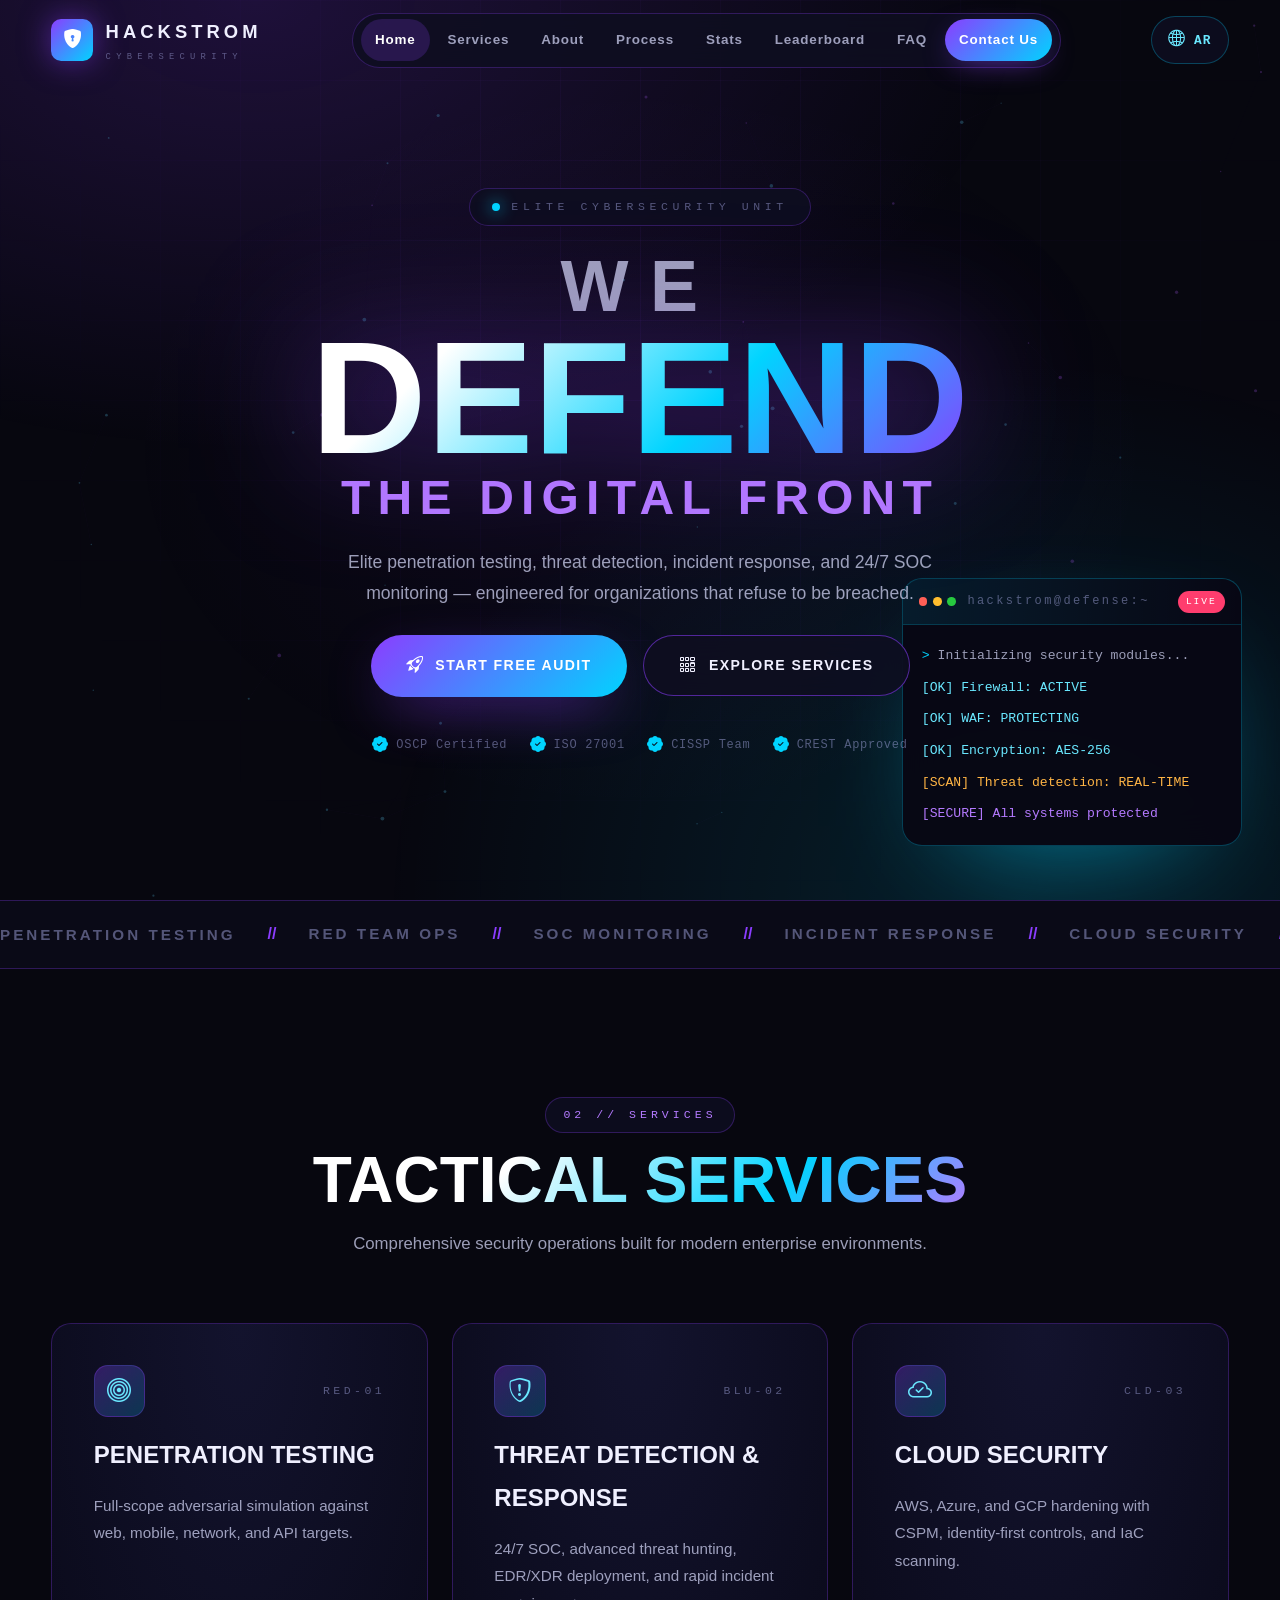
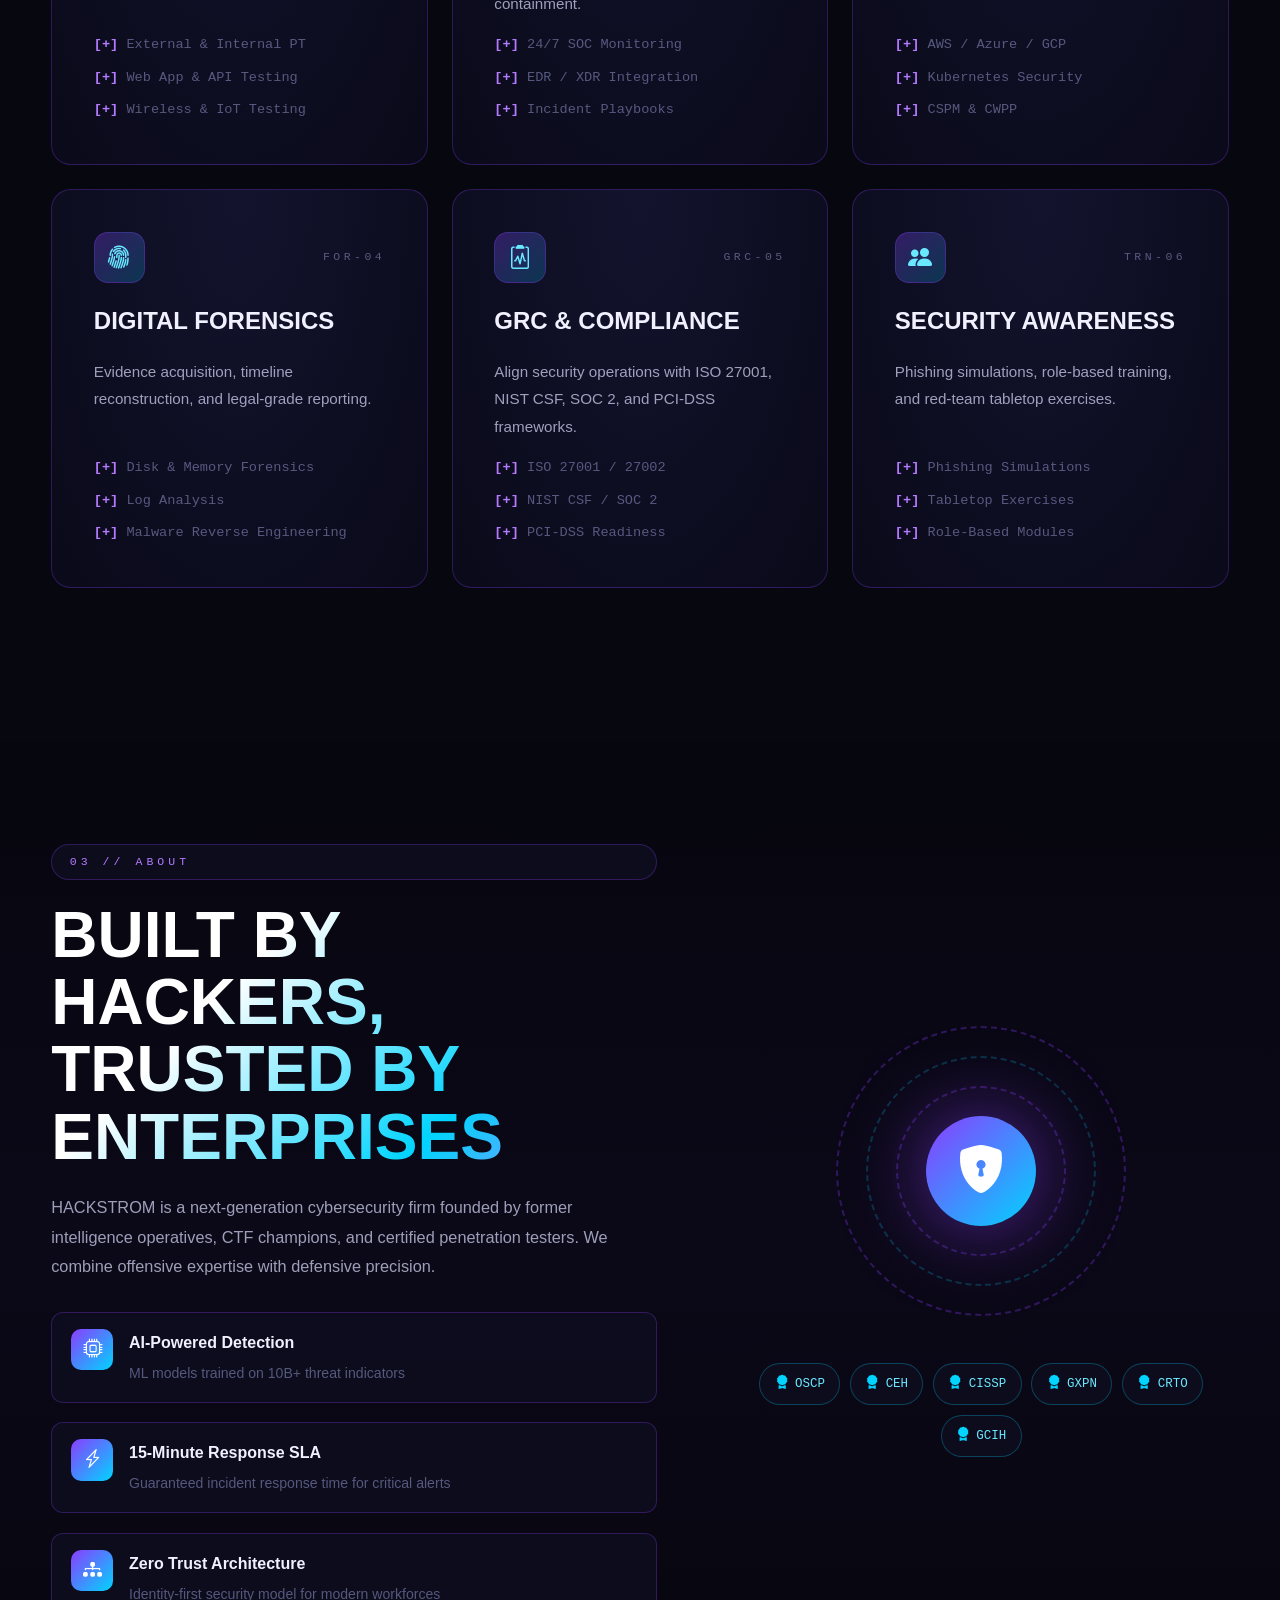
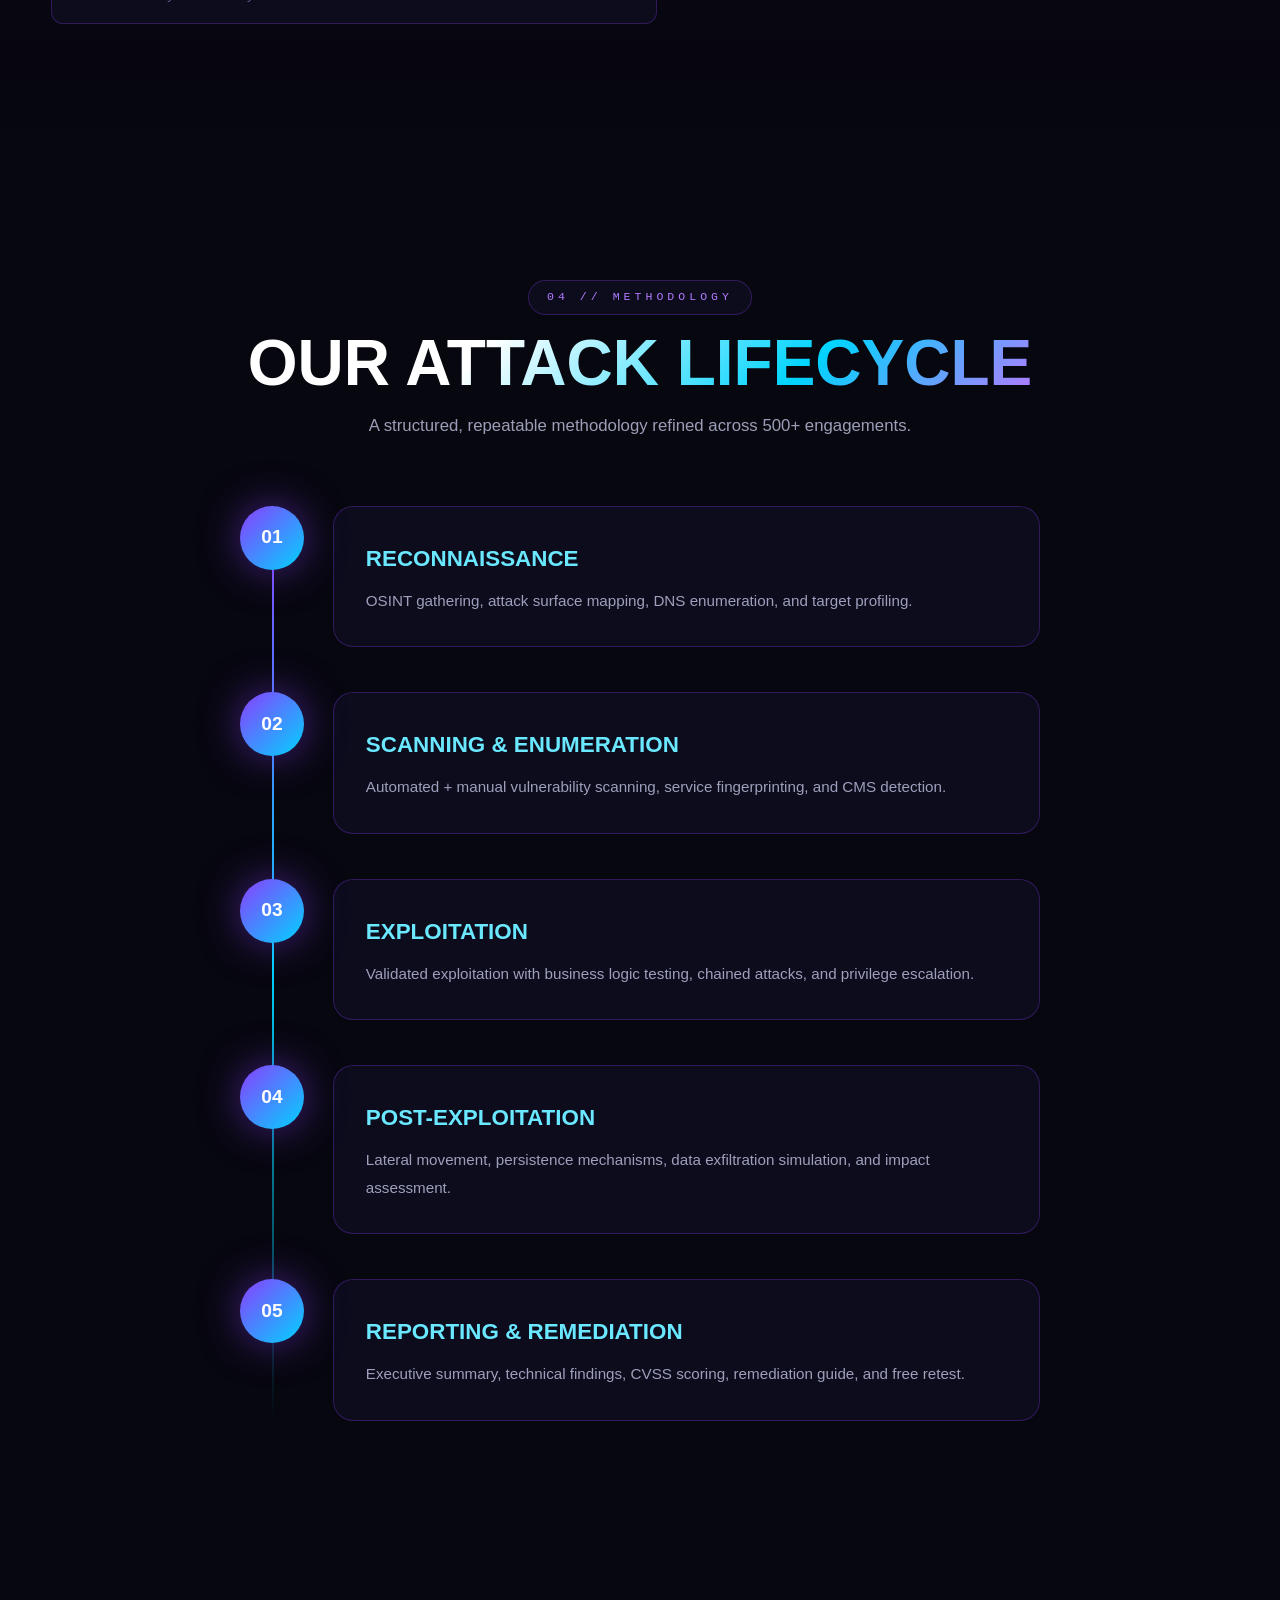
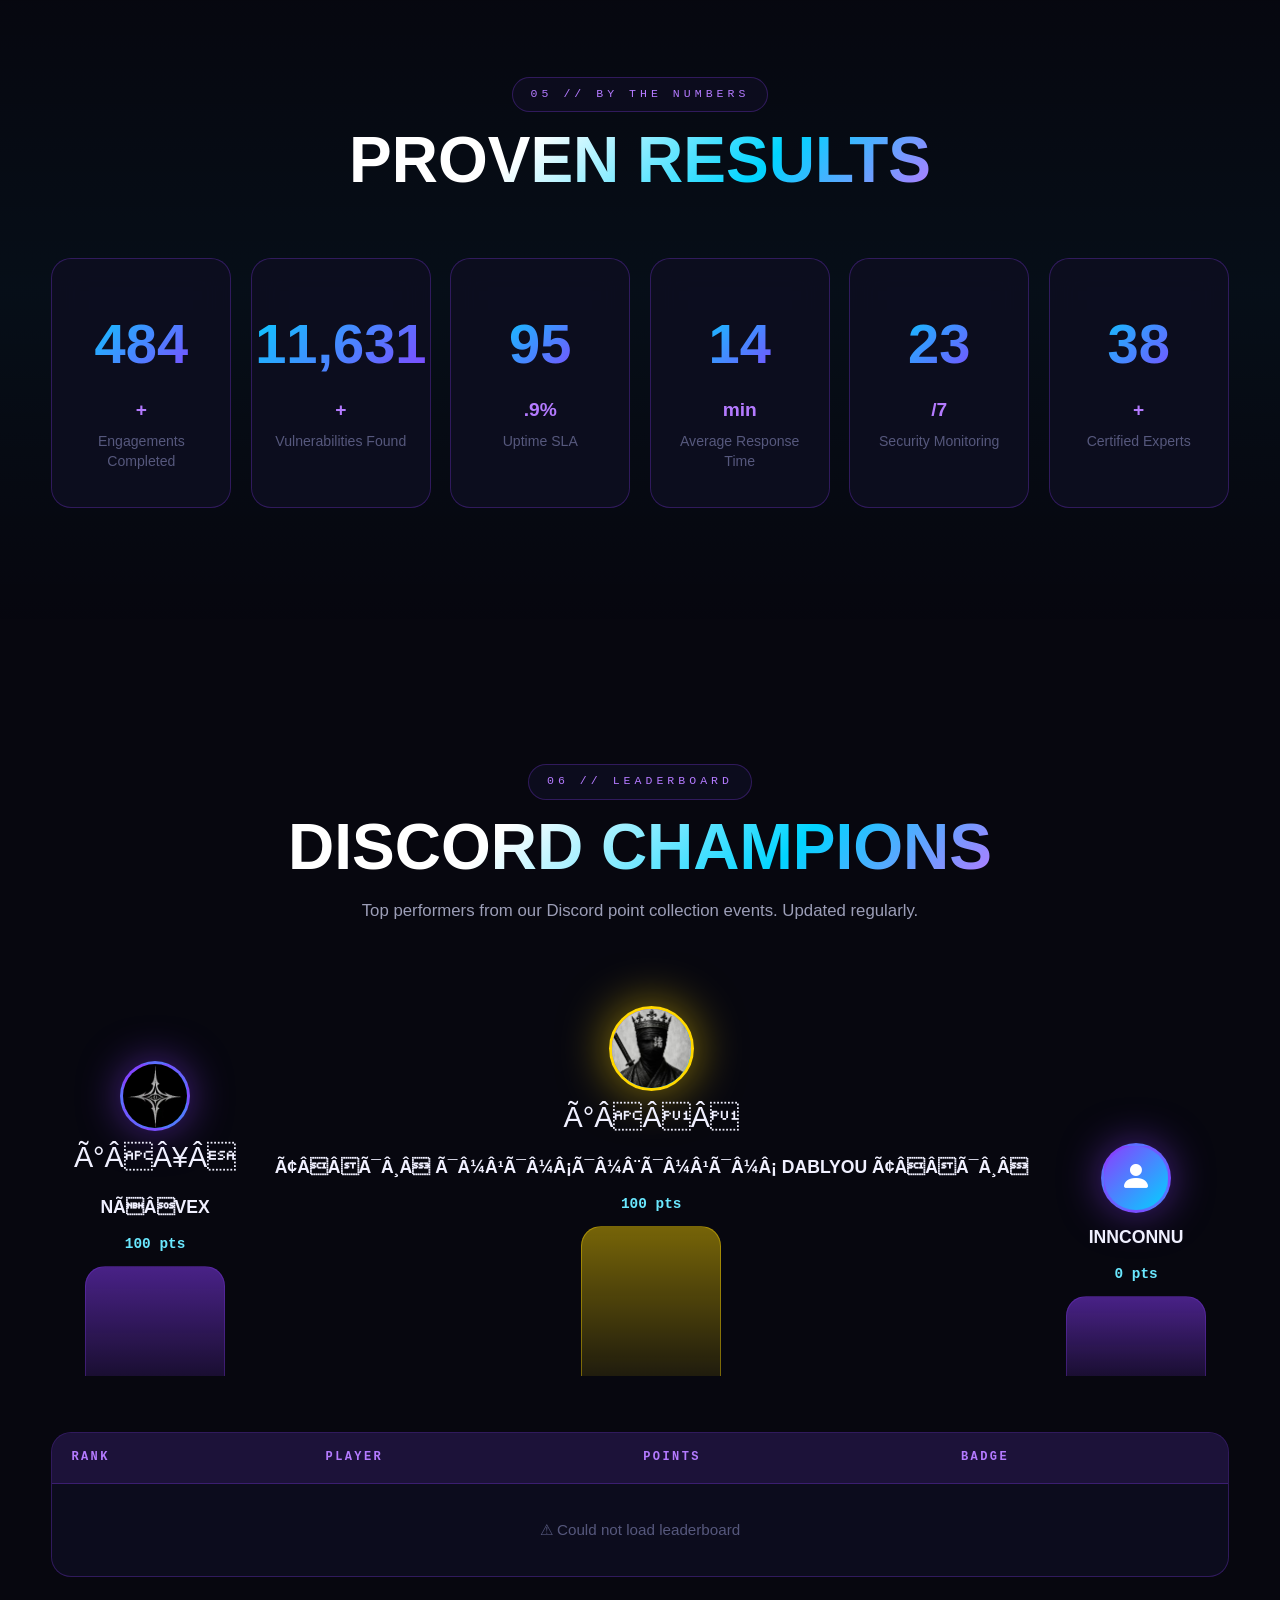
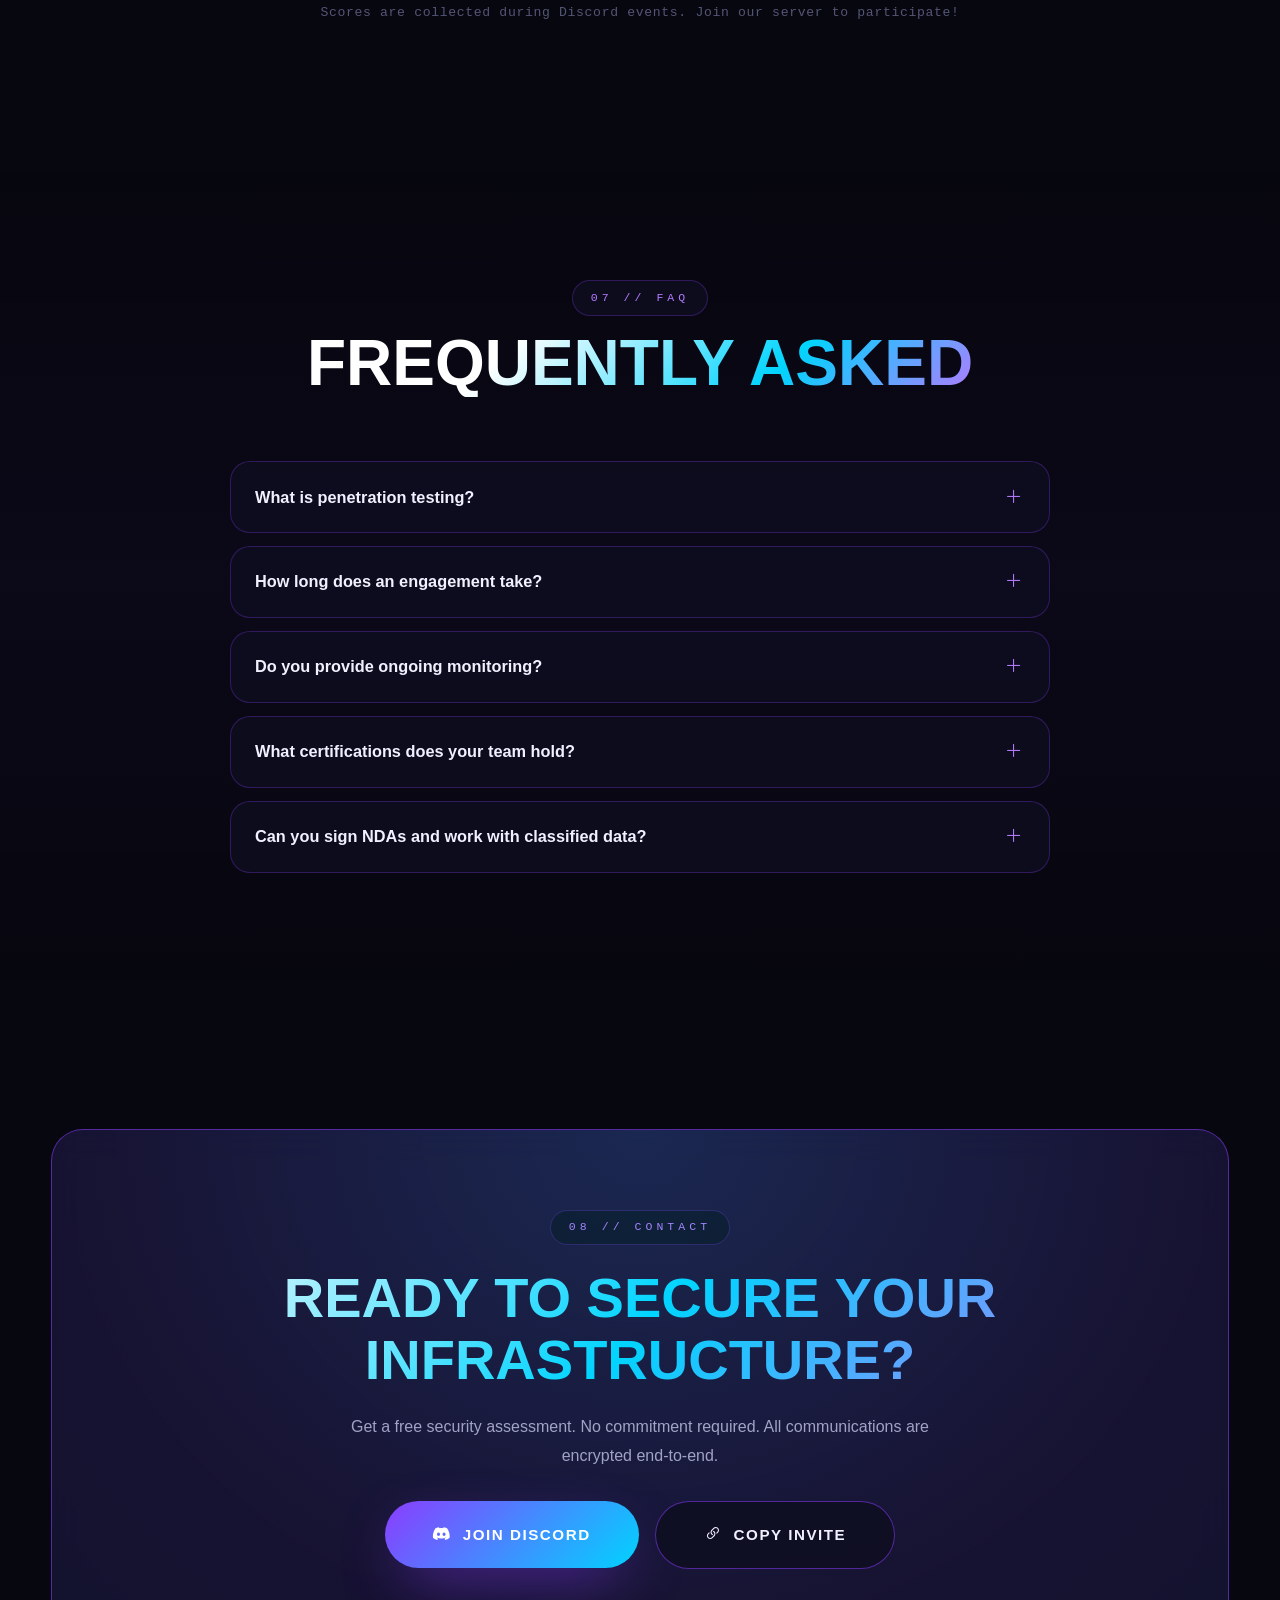
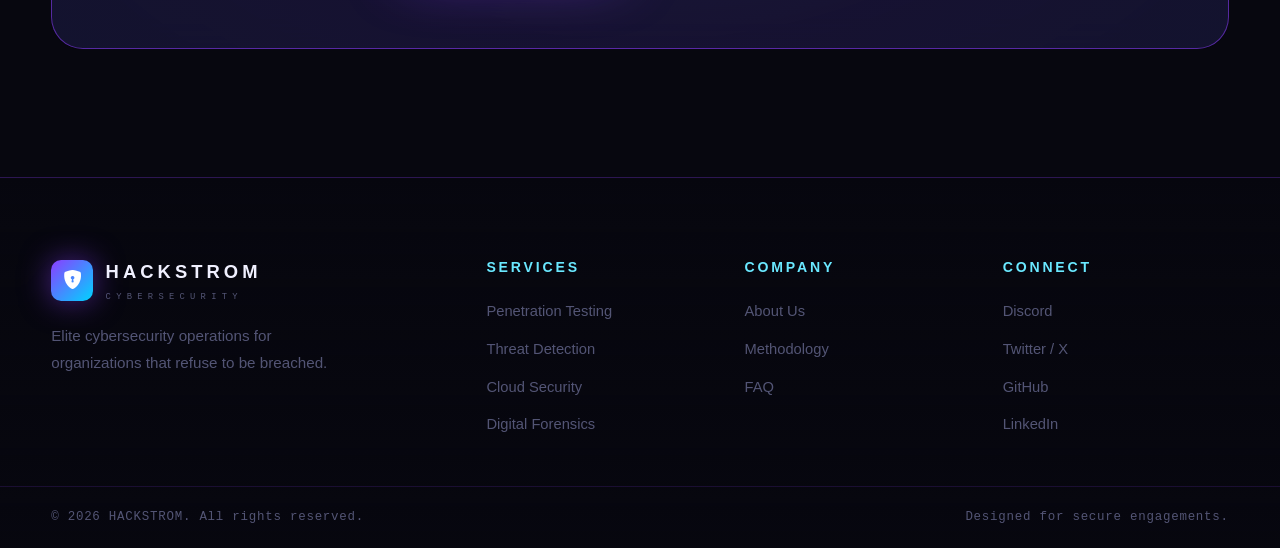
==== commit 7910fde3: "🔒 Security: server-side admin auth (Worker) + strict CSP + XSS fixes + SRI + headers + robots.txt" ====
--- a/index.html
+++ b/index.html
@@ -11,7 +11,7 @@
   <meta http-equiv="X-Content-Type-Options" content="nosniff">
   <meta http-equiv="X-Frame-Options" content="DENY">
   <meta http-equiv="Permissions-Policy" content="camera=(), microphone=(), geolocation=(), payment=()">
-  <meta http-equiv="Content-Security-Policy" content="default-src 'self'; script-src 'self' 'unsafe-inline' https://cdn.jsdelivr.net; style-src 'self' 'unsafe-inline' https://fonts.googleapis.com https://cdn.jsdelivr.net; font-src https://fonts.gstatic.com https://cdn.jsdelivr.net; img-src 'self' data: https:; connect-src 'self' https://api.github.com https://raw.githubusercontent.com; frame-ancestors 'none'; base-uri 'self'; form-action 'self'">
+  <meta http-equiv="Content-Security-Policy" content="default-src 'self'; script-src 'self'; style-src 'self' 'unsafe-inline' https://fonts.googleapis.com https://cdn.jsdelivr.net; font-src 'self' https://fonts.gstatic.com https://cdn.jsdelivr.net; img-src 'self' data: https:; connect-src 'self' https://raw.githubusercontent.com; object-src 'none'; frame-ancestors 'none'; base-uri 'self'; form-action 'self'">
   <meta http-equiv="Strict-Transport-Security" content="max-age=31536000; includeSubDomains">
   <meta name="format-detection" content="telephone=no">
   <meta name="robots" content="index, follow">
@@ -22,13 +22,11 @@
   <link href="https://fonts.googleapis.com/css2?family=Cairo:wght@300;400;500;600;700;800;900&family=Chakra+Petch:wght@300;400;500;600;700&family=Inter:wght@300;400;500;600;700;800;900&family=JetBrains+Mono:wght@300;400;500;600;700&family=Orbitron:wght@400;500;600;700;800;900&display=swap" rel="stylesheet">
 
   <!-- Icons -->
-  <link href="https://cdn.jsdelivr.net/npm/bootstrap-icons@1.11.3/font/bootstrap-icons.min.css" rel="stylesheet" crossorigin="anonymous">
+  <link href="https://cdn.jsdelivr.net/npm/bootstrap-icons@1.11.3/font/bootstrap-icons.min.css" rel="stylesheet" integrity="sha384-XGjxtQfXaH2tnPFa9x+ruJTuLE3Aa6LhHSWRr1XeTyhezb4abCG4ccI5AkVDxqC+" crossorigin="anonymous">
 
   <link rel="stylesheet" href="./src/css/main.css">
 
-  <script>
-    (function(){function k(){var l=document.getElementById('loader');if(l)l.style.cssText='display:none!important;';document.body.classList.remove('is-loading')}setTimeout(k,1200);setTimeout(k,1800);document.addEventListener('DOMContentLoaded',function(){setTimeout(k,300)});window.addEventListener('load',k)})();
-  </script>
+  <script src="./src/js/loader.js"></script>
 </head>
 <body class="is-loading">
 
--- a/src/css/main.css
+++ b/src/css/main.css
@@ -384,7 +384,9 @@
 .lb__podium-card{display:flex;flex-direction:column;align-items:center;gap:.5rem;position:relative}
 .lb__podium-avatar{display:grid;place-items:center;width:clamp(50px,8vw,70px);height:clamp(50px,8vw,70px);
   border-radius:50%;background:linear-gradient(135deg,var(--purple),var(--cyan));color:#fff;
-  font-size:clamp(1.4rem,3vw,2rem);border:3px solid var(--border2);box-shadow:0 0 40px rgba(139,61,255,.5)}
+  font-size:clamp(1.4rem,3vw,2rem);border:3px solid var(--border2);box-shadow:0 0 40px rgba(139,61,255,.5);
+  overflow:hidden}
+.lb__podium-avatar img{width:100%;height:100%;object-fit:cover;display:block}
 .lb__podium-avatar--gold{border-color:#ffd700;box-shadow:0 0 50px rgba(255,215,0,.6);width:clamp(60px,10vw,85px);height:clamp(60px,10vw,85px);font-size:clamp(1.8rem,4vw,2.6rem)}
 .lb__podium-badge{font-size:clamp(1.2rem,3vw,1.8rem);margin-top:-.4rem}
 .lb__podium-name{font-family:var(--ff-head);font-weight:700;font-size:clamp(.85rem,2vw,1.1rem);color:var(--text);white-space:nowrap}
@@ -409,7 +411,8 @@
 .lb__rank--3{color:#cd7f32}
 .lb__player{display:flex;align-items:center;gap:.7rem}
 .lb__player-avatar{display:grid;place-items:center;width:2rem;height:2rem;border-radius:50%;
-  background:linear-gradient(135deg,var(--purple),var(--cyan));color:#fff;font-size:.85rem}
+  background:linear-gradient(135deg,var(--purple),var(--cyan));color:#fff;font-size:.85rem;overflow:hidden;flex:0 0 auto}
+.lb__player-avatar img{width:100%;height:100%;object-fit:cover;display:block}
 .lb__player-name{font-weight:600;color:var(--text)}
 .lb__pts{font-family:var(--ff-mono);font-weight:700;color:var(--cyan2)}
 .lb__badge-cell{font-size:1.2rem}
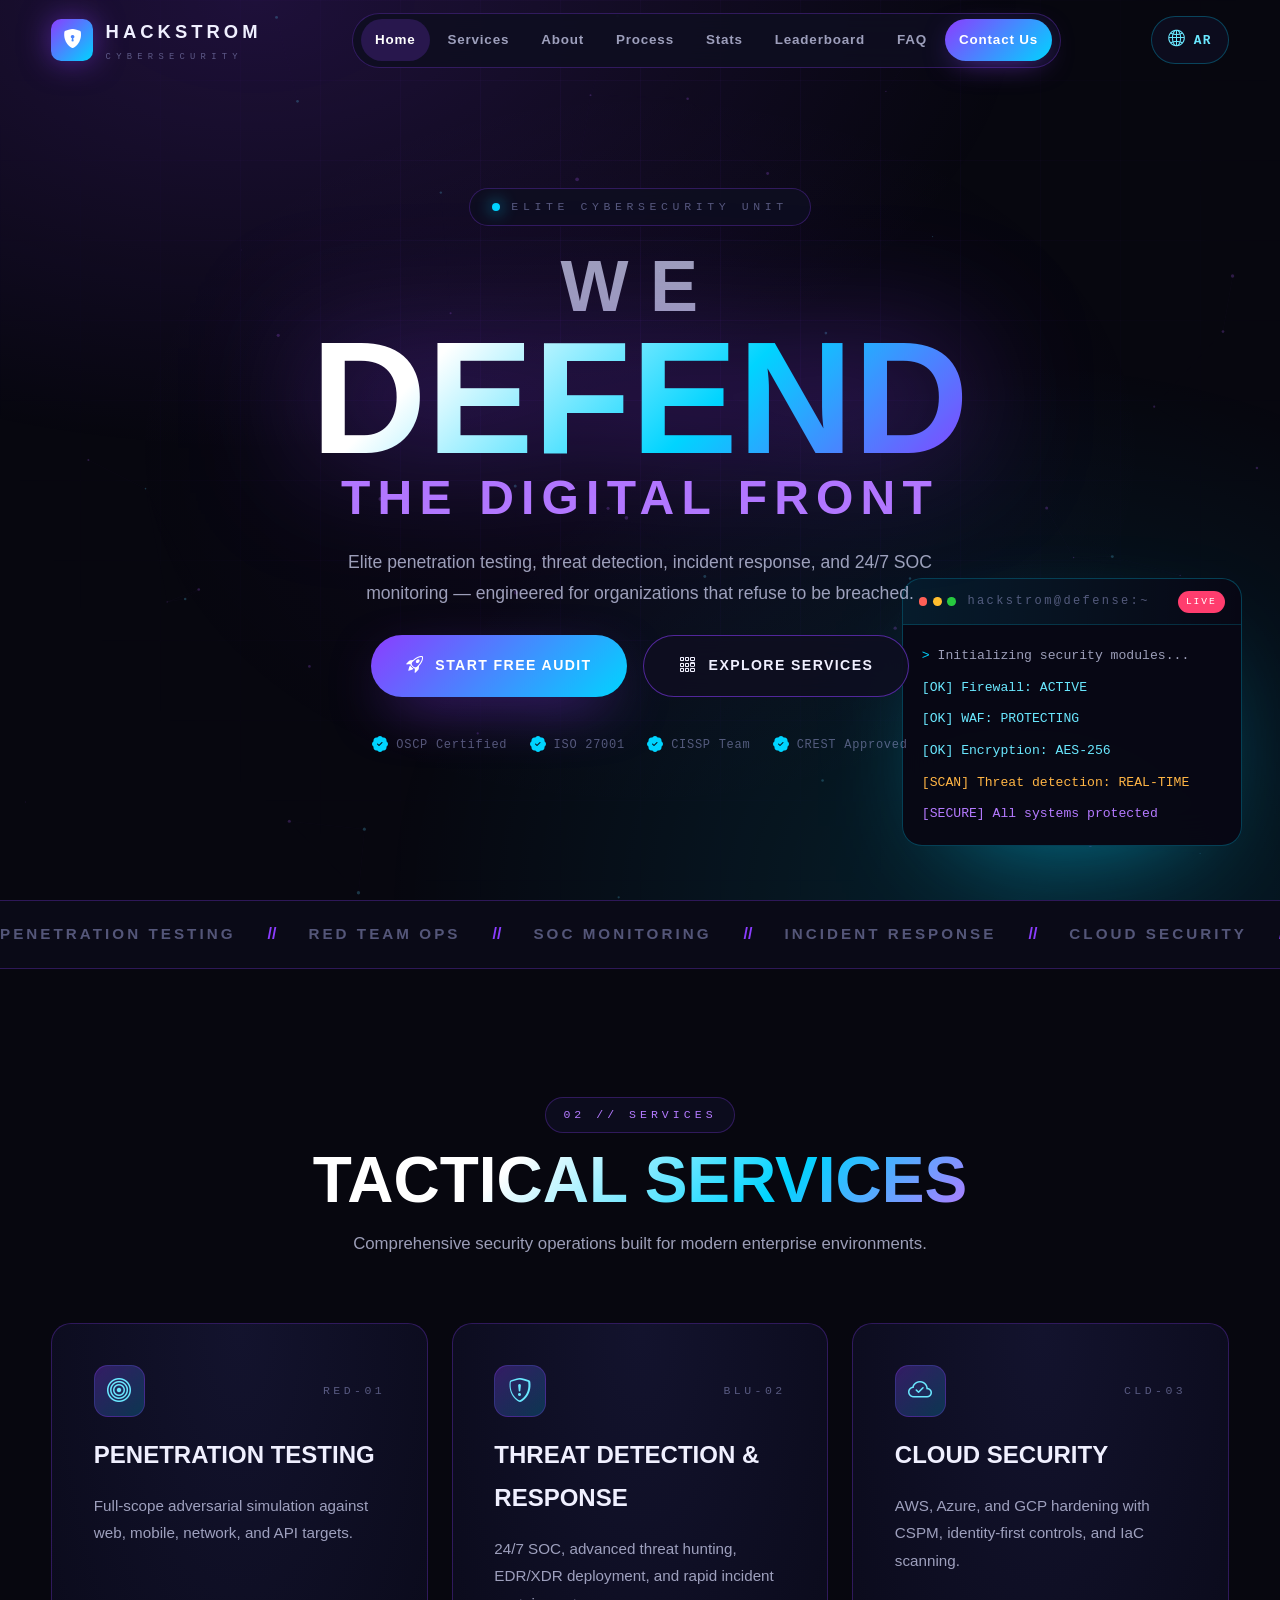
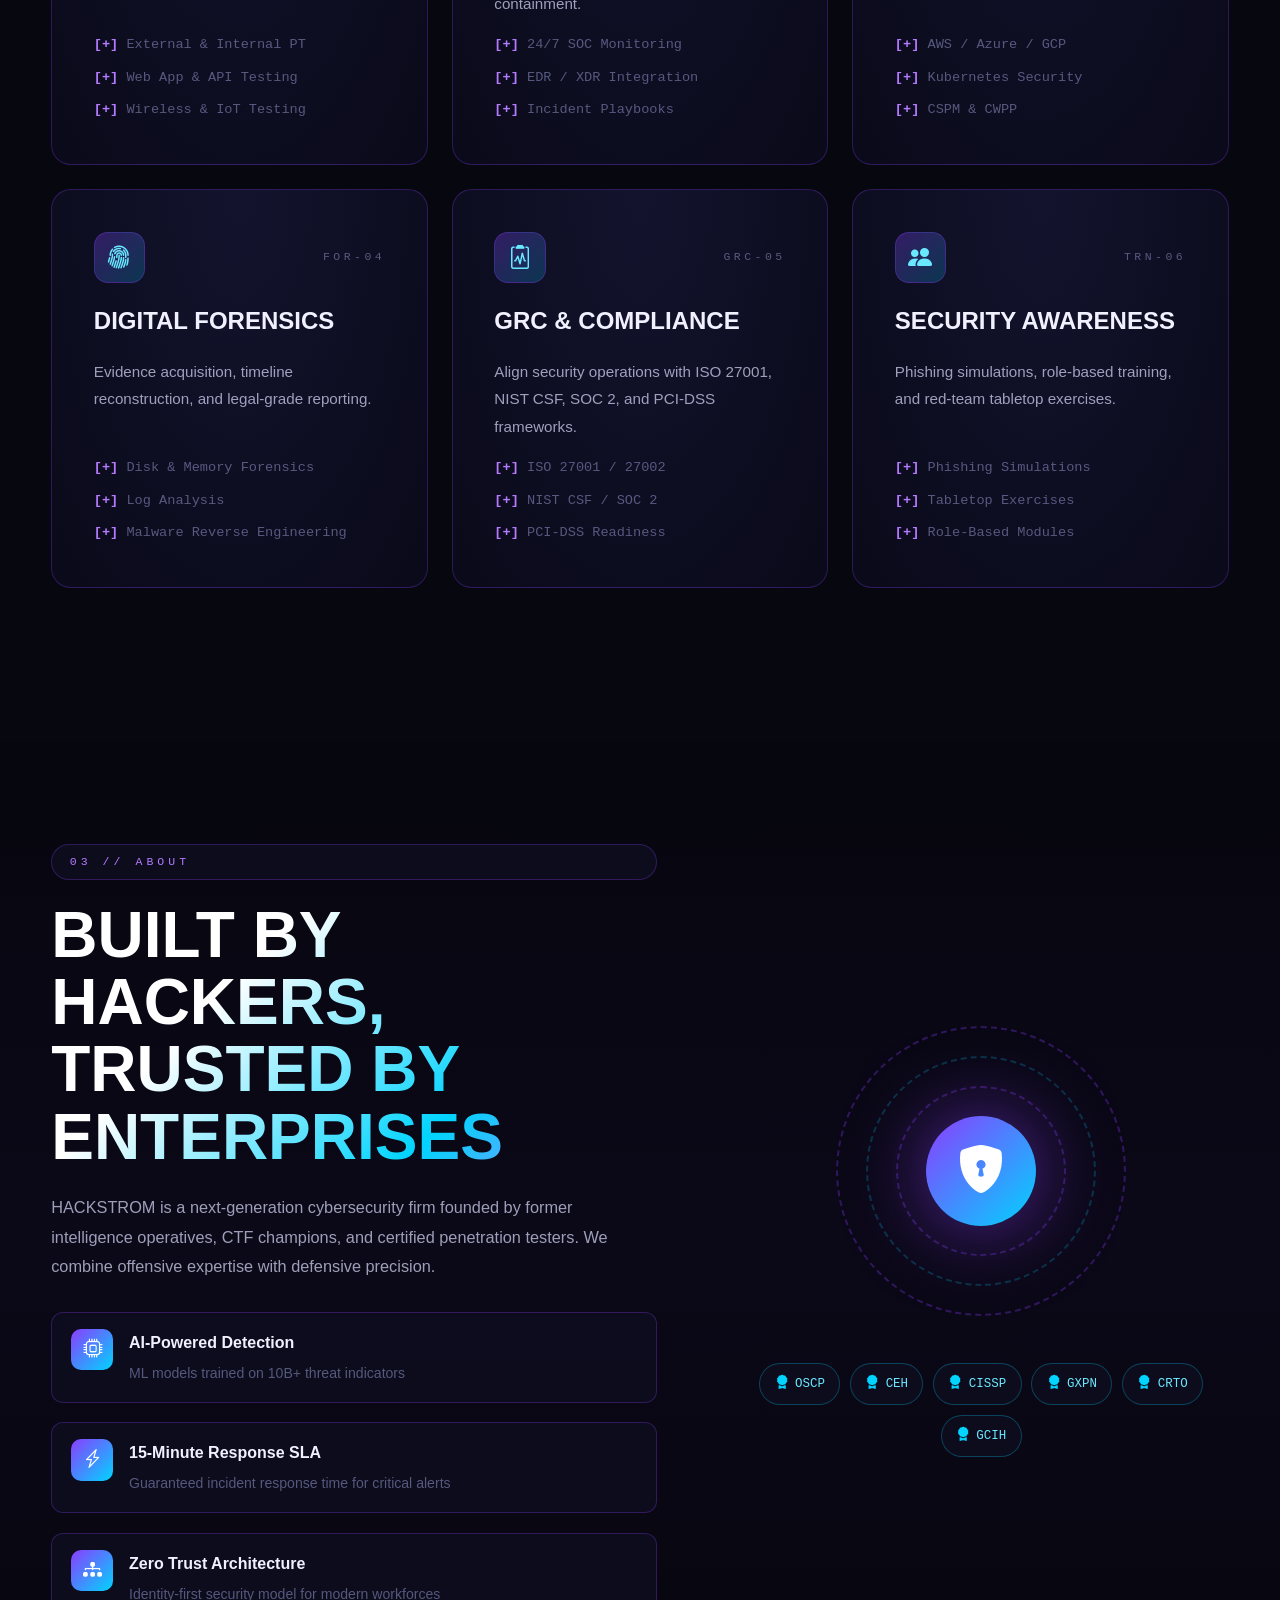
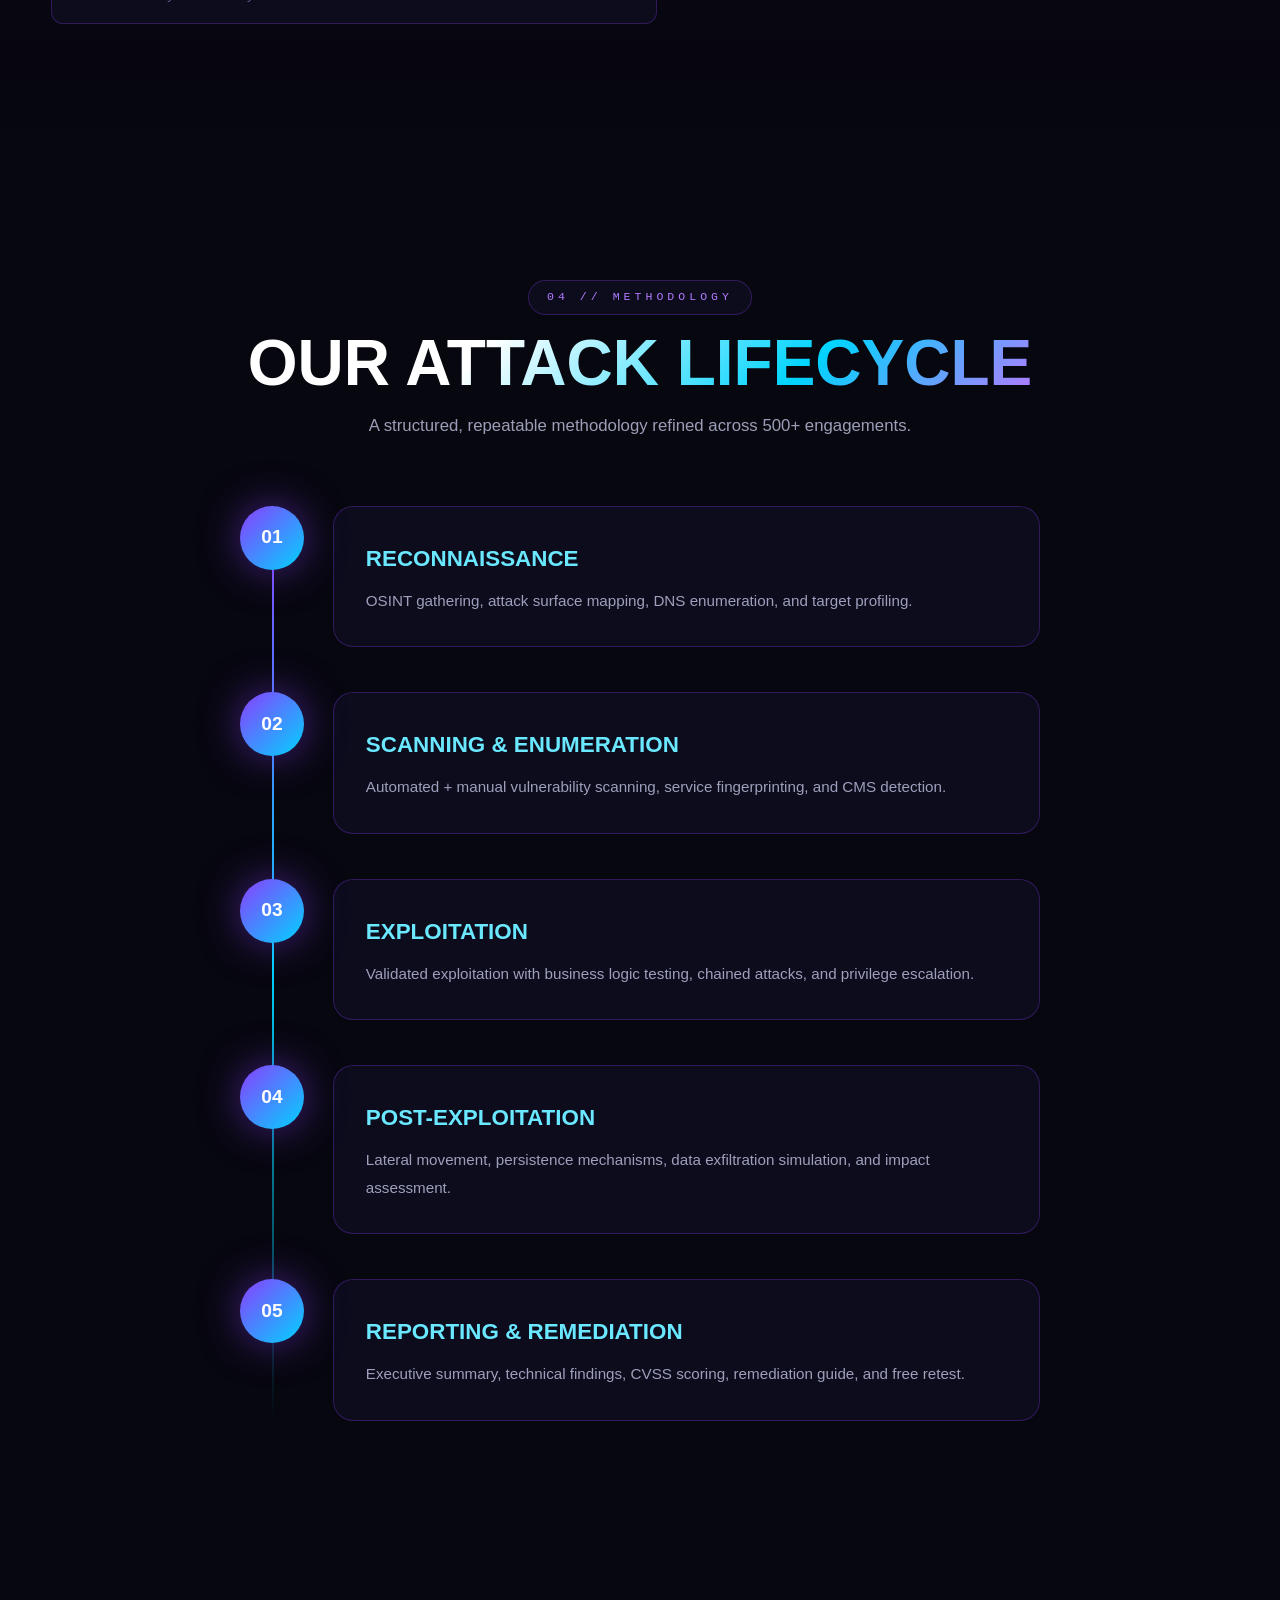
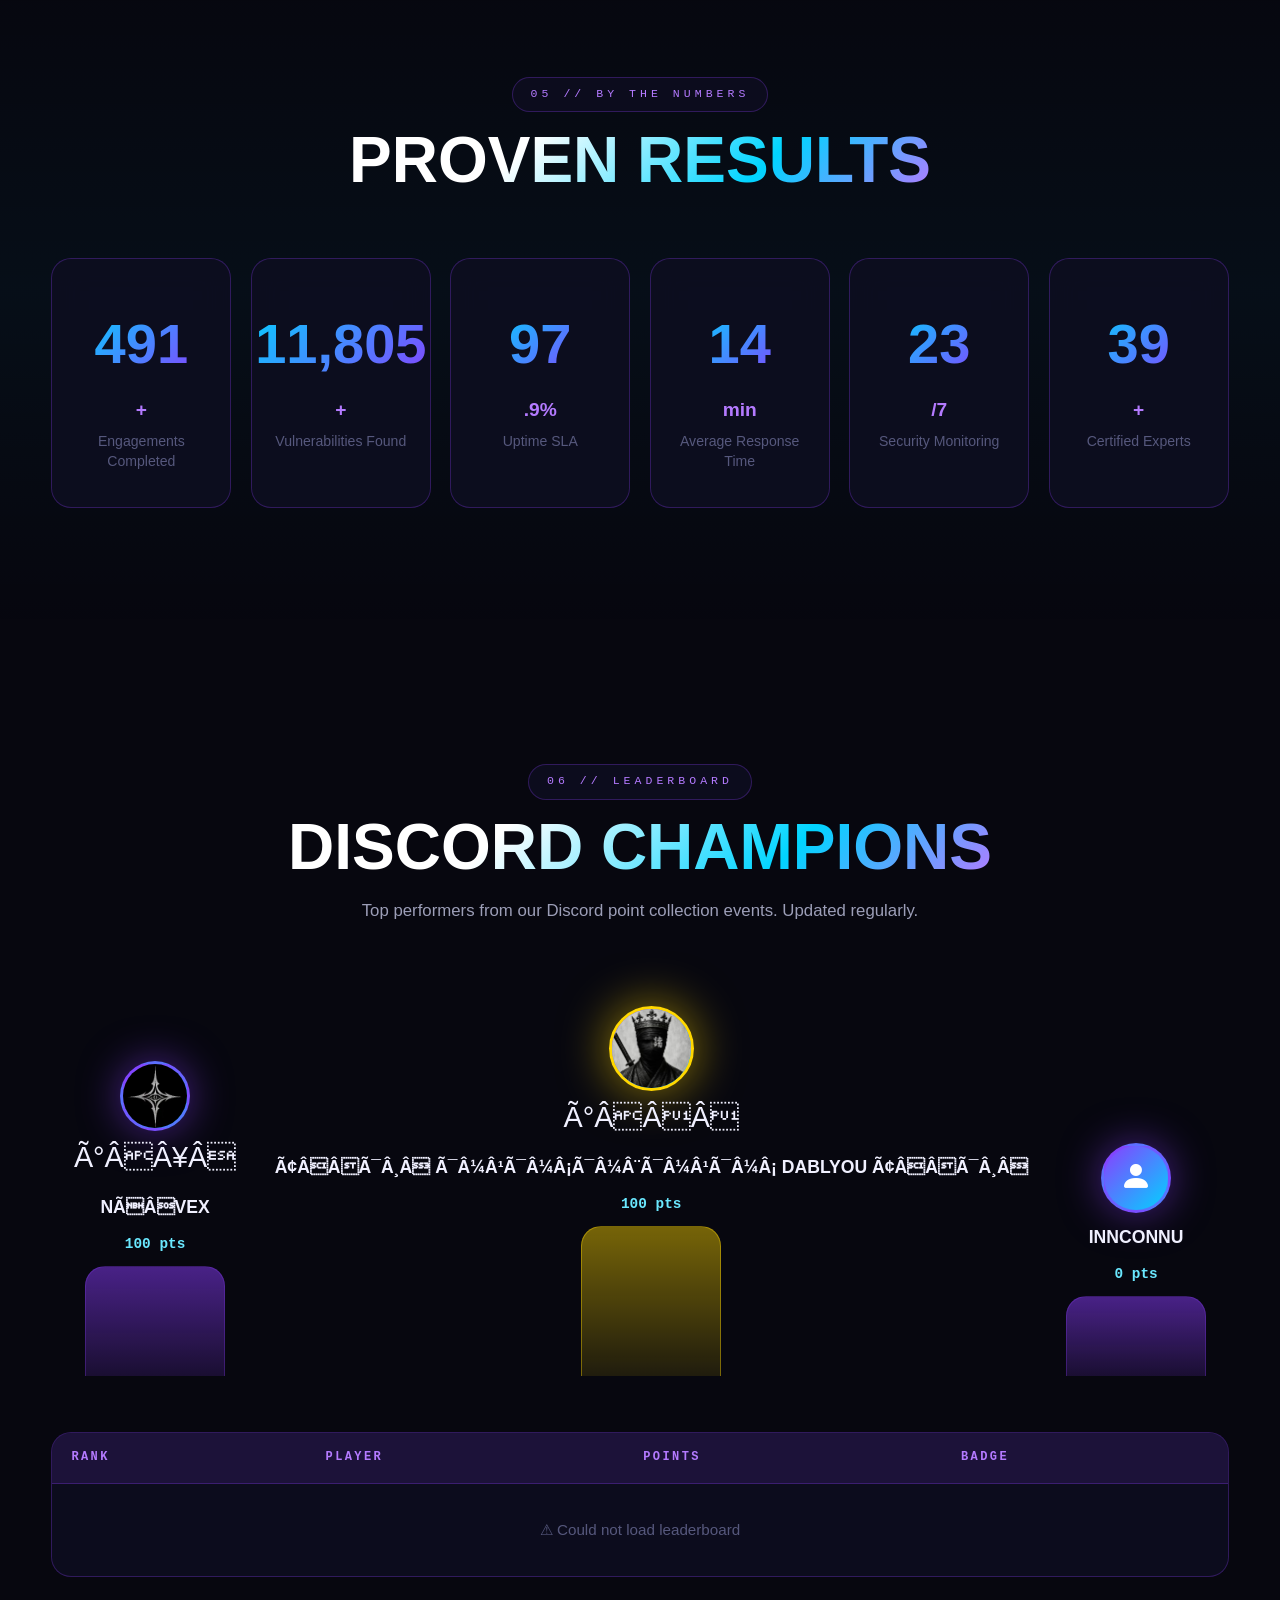
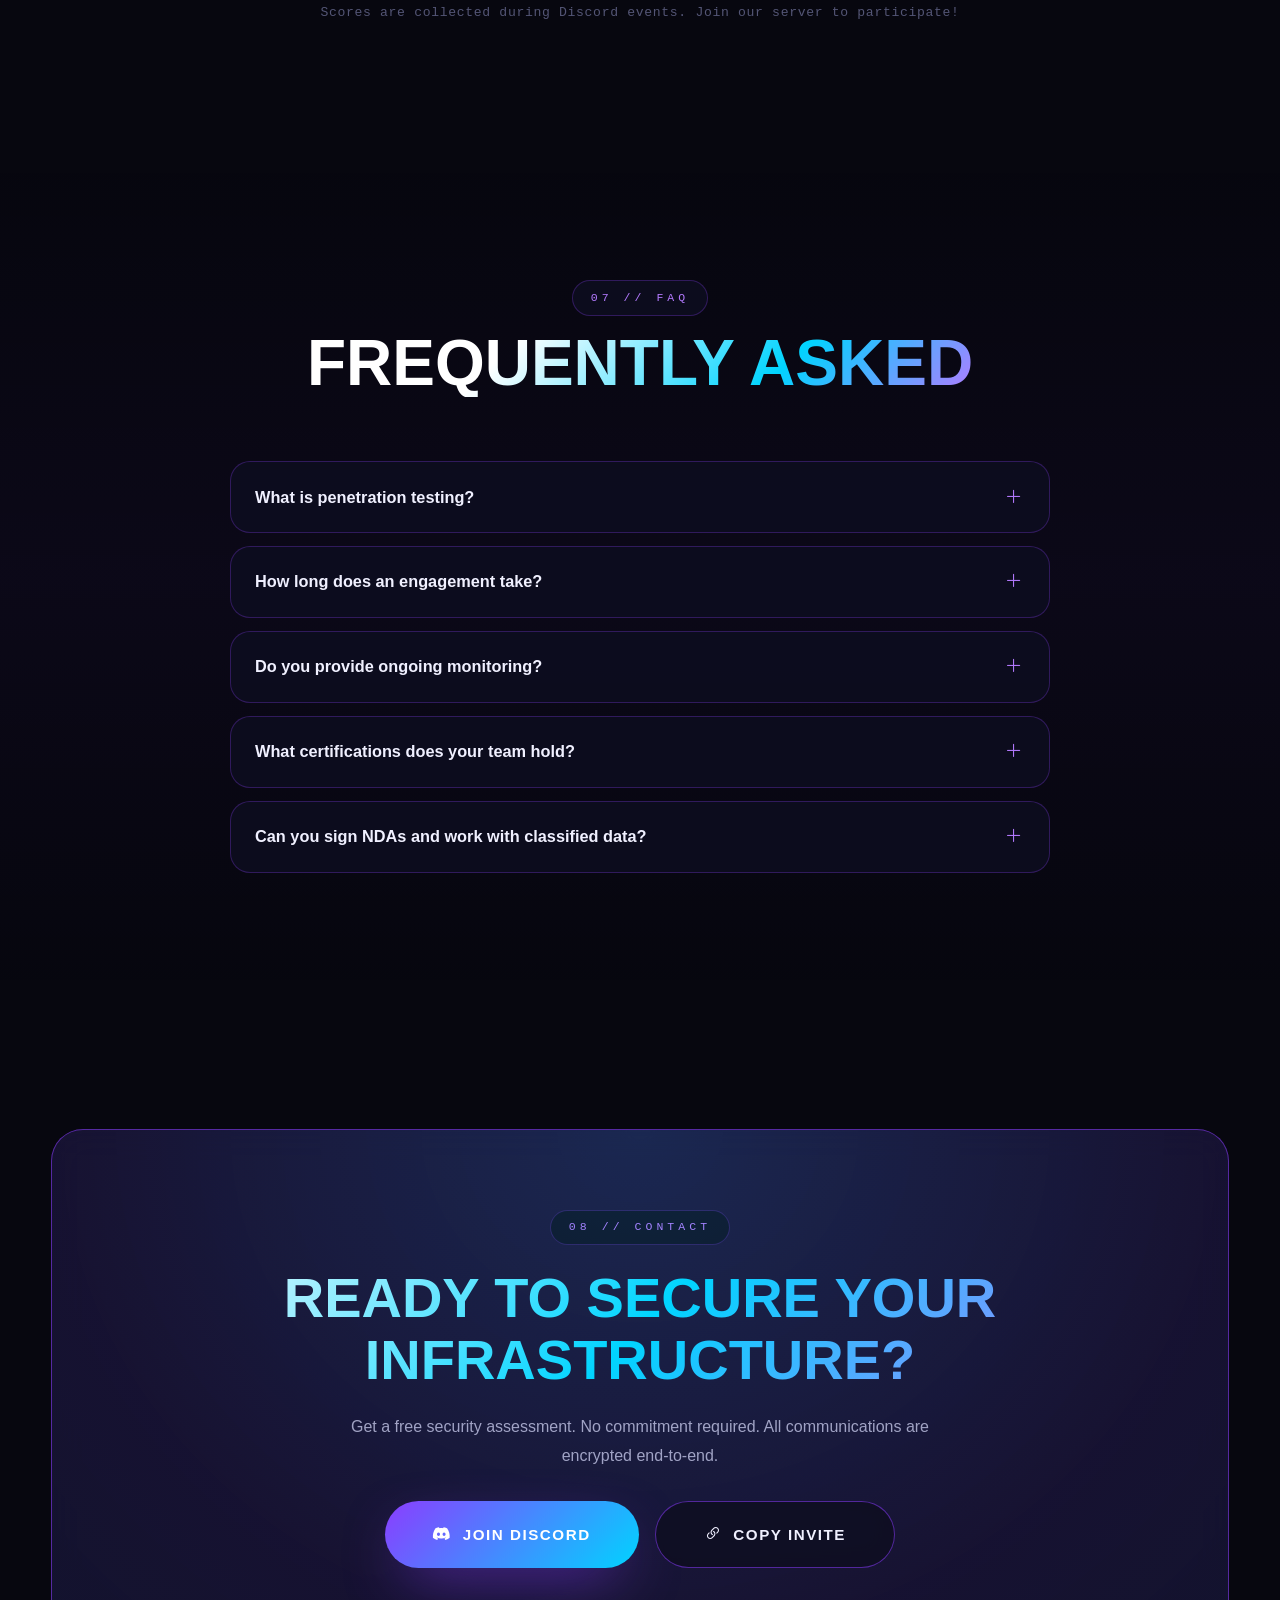
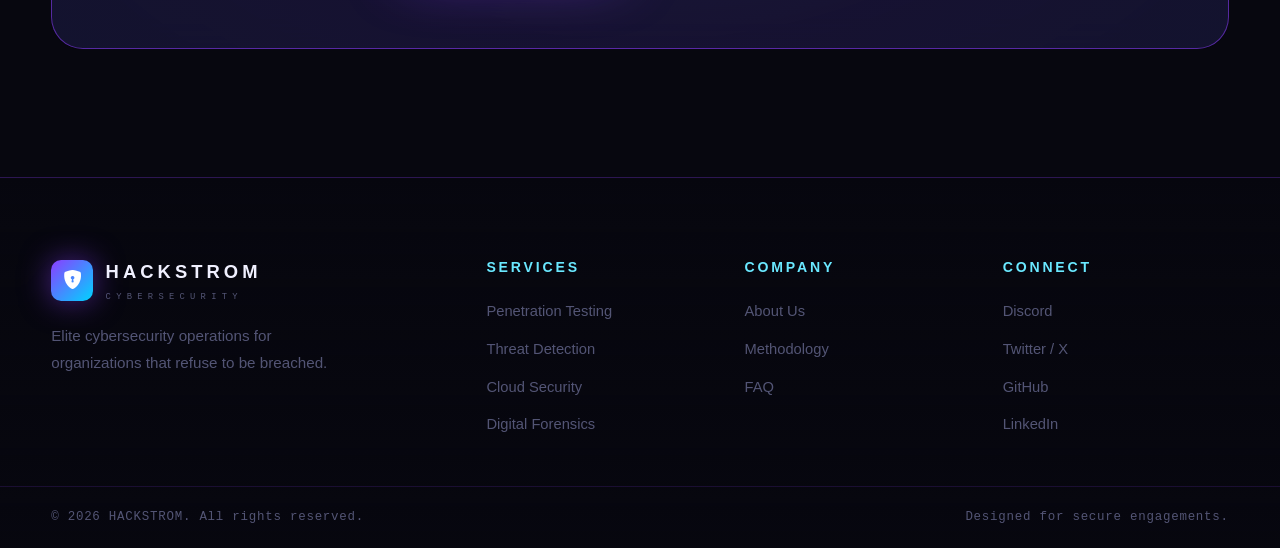
==== commit 3c421f53: "security: harden to strict posture - .assetsignore -> deny-all allow-list (internal files are never " ====
--- a/index.html
+++ b/index.html
@@ -11,7 +11,7 @@
   <meta http-equiv="X-Content-Type-Options" content="nosniff">
   <meta http-equiv="X-Frame-Options" content="DENY">
   <meta http-equiv="Permissions-Policy" content="camera=(), microphone=(), geolocation=(), payment=()">
-  <meta http-equiv="Content-Security-Policy" content="default-src 'self'; script-src 'self'; style-src 'self' 'unsafe-inline' https://fonts.googleapis.com https://cdn.jsdelivr.net; font-src 'self' https://fonts.gstatic.com https://cdn.jsdelivr.net; img-src 'self' data: https:; connect-src 'self' https://raw.githubusercontent.com; object-src 'none'; frame-ancestors 'none'; base-uri 'self'; form-action 'self'">
+  <meta http-equiv="Content-Security-Policy" content="default-src 'self'; script-src 'self'; script-src-attr 'none'; style-src 'self' 'unsafe-inline' https://fonts.googleapis.com https://cdn.jsdelivr.net; font-src 'self' https://fonts.gstatic.com https://cdn.jsdelivr.net; img-src 'self' data: https://cdn.discordapp.com https://media.discordapp.net https://avatars.githubusercontent.com https://raw.githubusercontent.com https://github.com; connect-src 'self' https://raw.githubusercontent.com; object-src 'none'; media-src 'none'; frame-src 'none'; child-src 'none'; worker-src 'none'; manifest-src 'self'; base-uri 'self'; form-action 'self'; frame-ancestors 'none'; upgrade-insecure-requests">
   <meta http-equiv="Strict-Transport-Security" content="max-age=31536000; includeSubDomains">
   <meta name="format-detection" content="telephone=no">
   <meta name="robots" content="index, follow">
